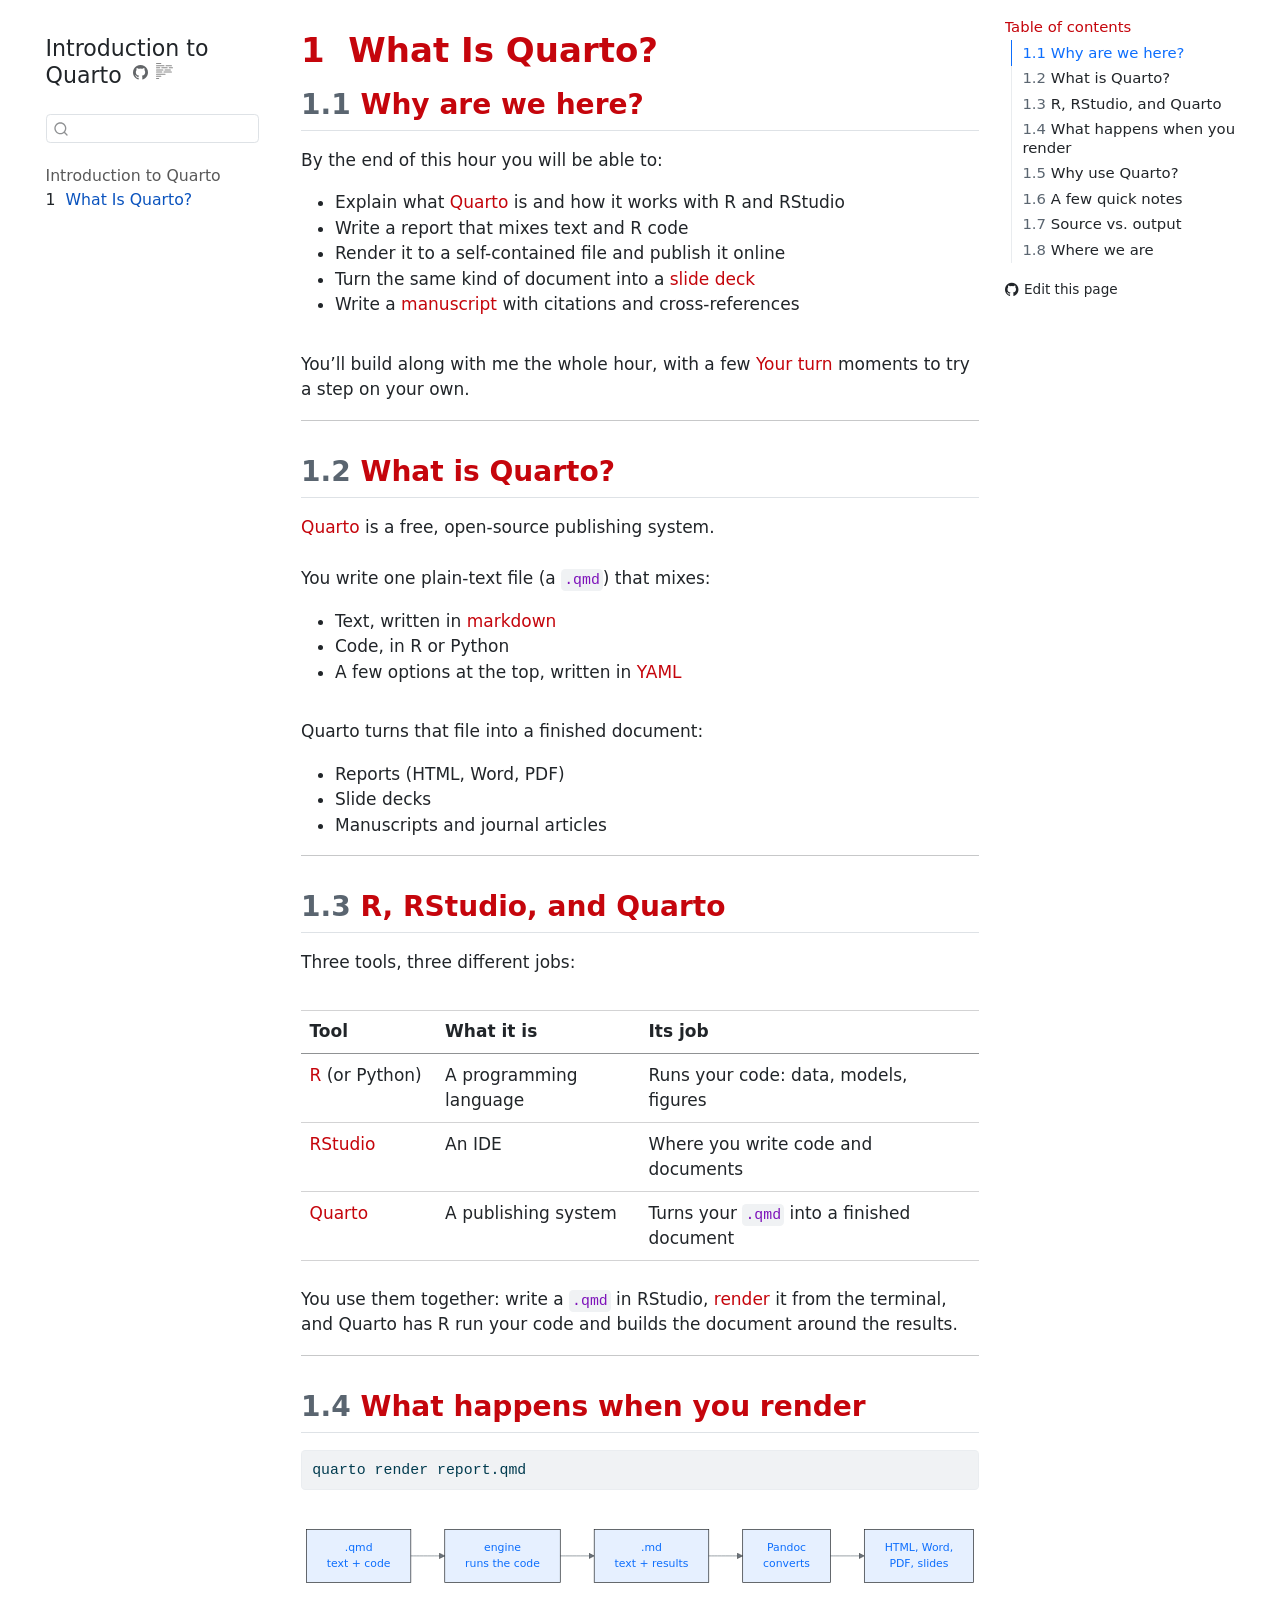
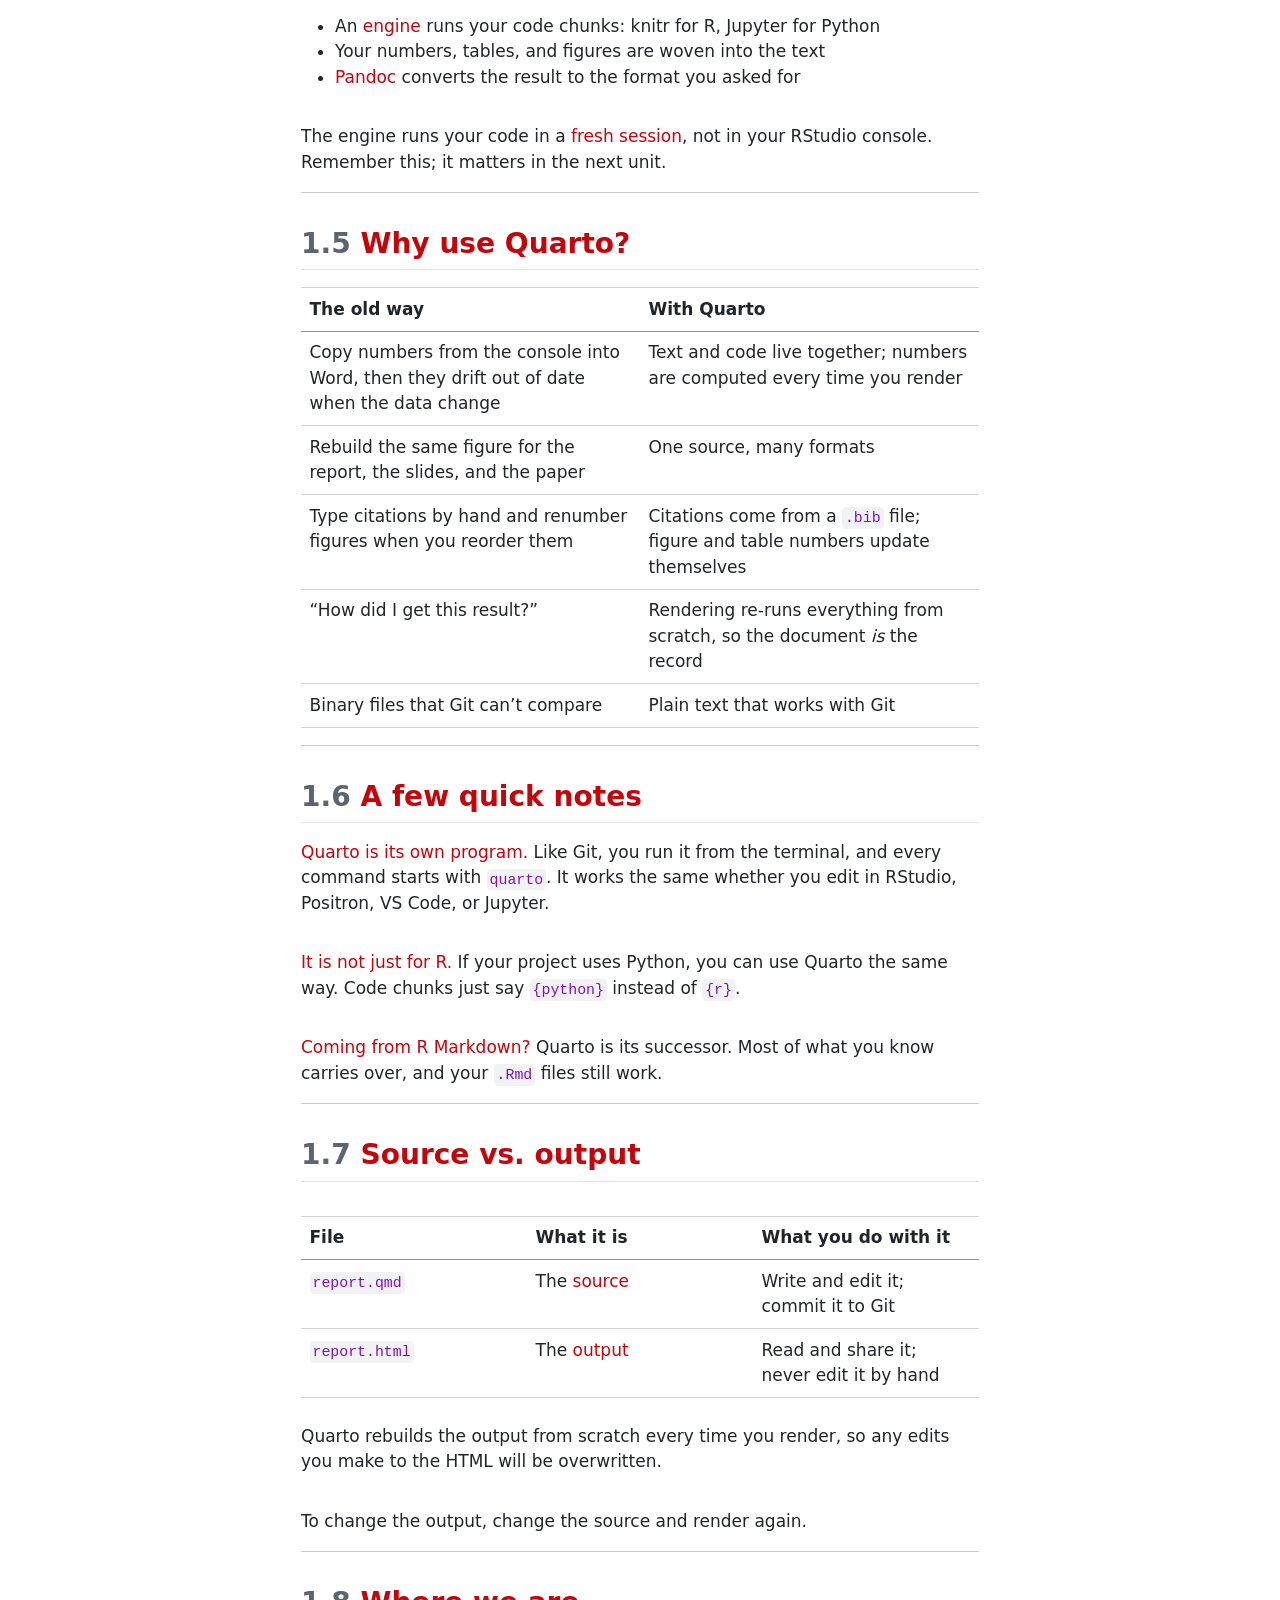
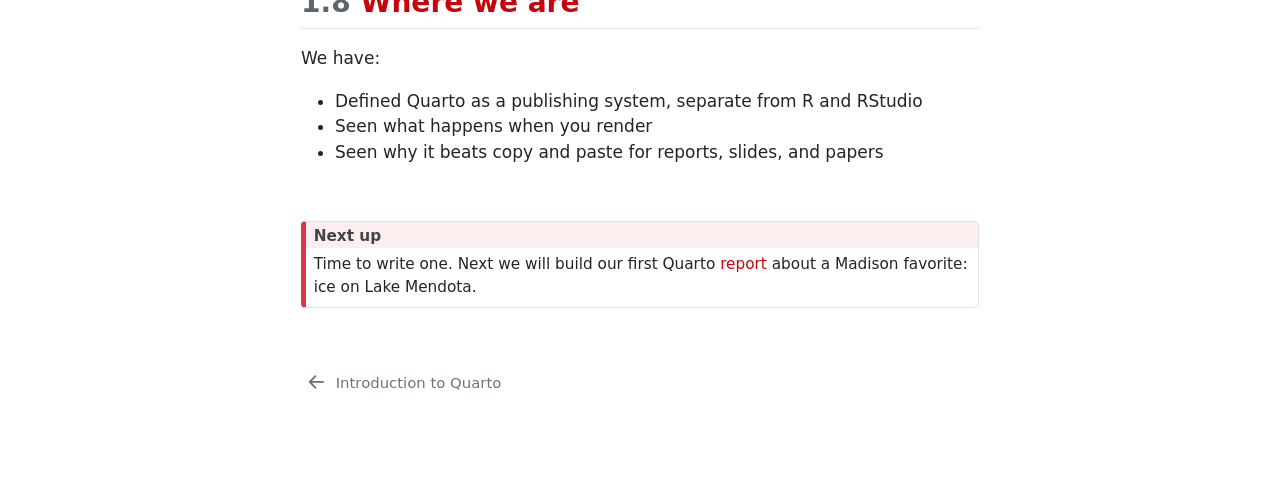
==== 01_intro.html @ 473c8447 "Built site for gh-pages" ====
<!DOCTYPE html>
<html xmlns="http://www.w3.org/1999/xhtml" lang="en" xml:lang="en"><head>

<meta charset="utf-8">
<meta name="generator" content="quarto-1.11.9">

<meta name="viewport" content="width=device-width, initial-scale=1.0, user-scalable=yes">


<title>1&nbsp; What Is Quarto? – Introduction to Quarto</title>
<style>
/* Default styles provided by pandoc.
** See https://pandoc.org/MANUAL.html#variables-for-html for config info.
*/
span.smallcaps{font-variant: small-caps;}
div.columns{display: flex; gap: 1.5em;}
div.column{flex: auto;}
@media screen {
div.columns{gap: min(4vw, 1.5em);}
div.column{overflow-x: auto;}
}
div.hanging-indent{margin-left: 1.5em; text-indent: -1.5em;}
ul.task-list{list-style: none;}
ul.task-list li input[type="checkbox"] {
  width: 0.8em;
  margin: 0 0.8em 0.2em -1em; /* quarto-specific, see https://github.com/quarto-dev/quarto-cli/issues/4556 */ 
  vertical-align: middle;
}
/* CSS for syntax highlighting */
html { -webkit-text-size-adjust: 100%; }
pre > code.sourceCode { white-space: pre; position: relative; }
pre > code.sourceCode > span { display: inline-block; line-height: 1.25; }
pre > code.sourceCode > span:empty { height: 1.2em; }
.sourceCode { overflow: visible; }
code.sourceCode > span { color: inherit; text-decoration: inherit; }
div.sourceCode { margin: 1em 0; }
pre.sourceCode { margin: 0; }
@media screen {
div.sourceCode { overflow: auto; }
}
@media print {
pre > code.sourceCode { white-space: pre-wrap; }
pre > code.sourceCode > span { text-indent: -5em; padding-left: 5em; }
}
pre.numberSource code
  { counter-reset: source-line 0; }
pre.numberSource code > span
  { position: relative; left: -4em; counter-increment: source-line; }
pre.numberSource code > span > a:first-child::before
  { content: counter(source-line);
    position: relative; left: -1em; text-align: right; vertical-align: baseline;
    border: none; display: inline-block;
    -webkit-touch-callout: none; -webkit-user-select: none;
    -khtml-user-select: none; -moz-user-select: none;
    -ms-user-select: none; user-select: none;
    padding: 0 4px; width: 4em;
  }
pre.numberSource { margin-left: 3em;  padding-left: 4px; }
div.sourceCode
  {   }
@media screen {
pre > code.sourceCode > span > a:first-child::before { text-decoration: underline; }
}
</style>


<script src="site_libs/quarto-nav/quarto-nav.js"></script>
<script src="site_libs/quarto-nav/headroom.min.js"></script>
<script src="site_libs/clipboard/clipboard.min.js"></script>
<script src="site_libs/quarto-search/autocomplete.umd.js"></script>
<script src="site_libs/quarto-search/fuse.min.js"></script>
<script src="site_libs/quarto-search/quarto-search.js"></script>
<meta name="quarto:offset" content="./">
<link href="./index.html" rel="prev">
<script src="site_libs/quarto-html/quarto.js" type="module"></script>
<script src="site_libs/quarto-html/tabsets/tabsets.js" type="module"></script>
<script src="site_libs/quarto-html/scrollable-regions/scrollable-regions.js" type="module"></script>
<script src="site_libs/quarto-html/popper.min.js"></script>
<script src="site_libs/quarto-html/tippy.umd.min.js"></script>
<script src="site_libs/quarto-html/anchor.min.js"></script>
<link href="site_libs/quarto-html/tippy.css" rel="stylesheet">
<link href="site_libs/quarto-html/quarto-syntax-highlighting-63b5708e65d6cd79cd7618c58d0c21e7.css" rel="stylesheet" id="quarto-text-highlighting-styles">
<script src="site_libs/bootstrap/bootstrap.min.js"></script>
<link href="site_libs/bootstrap/bootstrap-icons.css" rel="stylesheet">
<link href="site_libs/bootstrap/bootstrap-1d8401ff0d8d4c39815efe9fd2eba9a8.min.css" rel="stylesheet" append-hash="true" id="quarto-bootstrap" data-mode="light">
<script id="quarto-search-options" type="application/json">{
  "location": "sidebar",
  "copy-button": false,
  "collapse-after": 3,
  "panel-placement": "start",
  "type": "textbox",
  "limit": 50,
  "keyboard-shortcut": [
    "f",
    "/",
    "s"
  ],
  "show-item-context": false,
  "language": {
    "search-no-results-text": "No results",
    "search-matching-documents-text": "matching documents",
    "search-copy-link-title": "Copy link to search",
    "search-hide-matches-text": "Hide additional matches",
    "search-more-match-text": "more match in this document",
    "search-more-matches-text": "more matches in this document",
    "search-clear-button-title": "Clear",
    "search-text-placeholder": "",
    "search-detached-cancel-button-title": "Cancel",
    "search-submit-button-title": "Submit",
    "search-label": "Search"
  }
}</script>
<script src="site_libs/quarto-diagram/mermaid.min.js"></script>
<script src="site_libs/quarto-diagram/mermaid-init.js"></script>
<link href="site_libs/quarto-diagram/mermaid.css" rel="stylesheet">


<link rel="stylesheet" href="book.css">
<link rel="stylesheet" href="utilities.css">
</head>

<body class="nav-sidebar floating quarto-light"><a id="quarto-skip-link" class="visually-hidden-focusable" href="#quarto-document-content">Skip to main content</a>

<div id="quarto-search-results"></div>
  <header id="quarto-header" class="headroom fixed-top">
  <nav class="quarto-secondary-nav" aria-label="Toolbar">
    <div class="container-fluid d-flex">
      <button type="button" class="quarto-btn-toggle btn" data-bs-toggle="collapse" role="button" data-bs-target=".quarto-sidebar-collapse-item" aria-controls="quarto-sidebar" aria-expanded="false" aria-label="Toggle sidebar navigation" onclick="if (window.quartoToggleHeadroom) { window.quartoToggleHeadroom(); }">
        <i class="bi bi-layout-text-sidebar-reverse"></i>
      </button>
        <nav class="quarto-page-breadcrumbs" aria-label="Breadcrumbs"><ol class="breadcrumb"><li class="breadcrumb-item"><a href="./01_intro.html"><span class="chapter-number">1</span>&nbsp; <span class="chapter-title">What Is Quarto?</span></a></li></ol></nav>
        <a class="flex-grow-1" data-bs-toggle="collapse" data-bs-target=".quarto-sidebar-collapse-item" onclick="if (window.quartoToggleHeadroom) { window.quartoToggleHeadroom(); }">      
        </a>
      <button type="button" class="btn quarto-search-button" aria-label="Search" onclick="window.quartoOpenSearch();">
        <i class="bi bi-search"></i>
      </button>
    </div>
  </nav>
</header>
<!-- content -->
<div id="quarto-content" class="quarto-container page-columns page-rows-contents page-layout-article">
<!-- sidebar -->
  <nav id="quarto-sidebar" class="sidebar collapse collapse-horizontal quarto-sidebar-collapse-item sidebar-navigation floating overflow-auto" aria-label="Site">
    <div class="pt-lg-2 mt-2 text-left sidebar-header">
    <div class="sidebar-title mb-0 py-0">
      <a href="./">Introduction to Quarto</a> 
        <div class="sidebar-tools-main">
    <a href="https://github.com/jjcurtin/book_quarto" title="Source Code" class="quarto-navigation-tool px-1" aria-label="Source Code"><i class="bi bi-github"></i></a>
  <a href="" class="quarto-reader-toggle quarto-navigation-tool px-1" onclick="window.quartoToggleReader(); return false;" title="Toggle reader mode">
  <div class="quarto-reader-toggle-btn">
  <i class="bi"></i>
  </div>
</a>
</div>
    </div>
      </div>
        <div class="mt-2 flex-shrink-0 align-items-center">
        <div class="sidebar-search">
        <div id="quarto-search" class="" title="Search"></div>
        </div>
        </div>
    <div class="sidebar-menu-container"> 
    <ul class="list-unstyled mt-1">
        <li class="sidebar-item">
  <div class="sidebar-item-container"> 
  <a href="./index.html" class="sidebar-item-text sidebar-link">
 <span class="menu-text">Introduction to Quarto</span></a>
  </div>
</li>
        <li class="sidebar-item">
  <div class="sidebar-item-container"> 
  <a href="./01_intro.html" class="sidebar-item-text sidebar-link active">
 <span class="menu-text"><span class="chapter-number">1</span>&nbsp; <span class="chapter-title">What Is Quarto?</span></span></a>
  </div>
</li>
    </ul>
    </div>
</nav>
<div id="quarto-sidebar-glass" class="quarto-sidebar-collapse-item" data-bs-toggle="collapse" data-bs-target=".quarto-sidebar-collapse-item"></div>
<!-- margin-sidebar -->
    <div id="quarto-margin-sidebar" class="sidebar margin-sidebar">
        <nav id="TOC" role="doc-toc" aria-labelledby="toc-title" class="toc-active">
    <h2 id="toc-title">Table of contents</h2>
   
  <ul>
  <li><a href="#why-are-we-here" id="toc-why-are-we-here" class="nav-link active" data-scroll-target="#why-are-we-here"><span class="header-section-number">1.1</span> Why are we here?</a></li>
  <li><a href="#what-is-quarto" id="toc-what-is-quarto" class="nav-link" data-scroll-target="#what-is-quarto"><span class="header-section-number">1.2</span> What is Quarto?</a></li>
  <li><a href="#r-rstudio-and-quarto" id="toc-r-rstudio-and-quarto" class="nav-link" data-scroll-target="#r-rstudio-and-quarto"><span class="header-section-number">1.3</span> R, RStudio, and Quarto</a></li>
  <li><a href="#what-happens-when-you-render" id="toc-what-happens-when-you-render" class="nav-link" data-scroll-target="#what-happens-when-you-render"><span class="header-section-number">1.4</span> What happens when you render</a></li>
  <li><a href="#why-use-quarto" id="toc-why-use-quarto" class="nav-link" data-scroll-target="#why-use-quarto"><span class="header-section-number">1.5</span> Why use Quarto?</a></li>
  <li><a href="#a-few-quick-notes" id="toc-a-few-quick-notes" class="nav-link" data-scroll-target="#a-few-quick-notes"><span class="header-section-number">1.6</span> A few quick notes</a></li>
  <li><a href="#source-vs.-output" id="toc-source-vs.-output" class="nav-link" data-scroll-target="#source-vs.-output"><span class="header-section-number">1.7</span> Source vs.&nbsp;output</a></li>
  <li><a href="#where-we-are" id="toc-where-we-are" class="nav-link" data-scroll-target="#where-we-are"><span class="header-section-number">1.8</span> Where we are</a></li>
  </ul>
<div class="toc-actions"><ul><li><a href="https://github.com/jjcurtin/book_quarto/edit/main/01_intro.qmd" class="toc-action"><i class="bi bi-github"></i>Edit this page</a></li></ul></div></nav>
    </div>
<!-- main -->
<main class="content" id="quarto-document-content" tabindex="-1">

<header id="title-block-header" class="quarto-title-block default">
<div class="quarto-title">
<h1 class="title"><span class="chapter-number">1</span>&nbsp; <span class="chapter-title">What Is Quarto?</span></h1>
</div>



<div class="quarto-title-meta">

    
  
    
  </div>
  


</header>


<section id="why-are-we-here" class="level2" data-number="1.1">
<h2 data-number="1.1" class="anchored" data-anchor-id="why-are-we-here"><span class="header-section-number">1.1</span> Why are we here?</h2>
<p>By the end of this hour you will be able to:</p>
<ul>
<li>Explain what <span class="uwred">Quarto</span> is and how it works with R and RStudio</li>
<li>Write a report that mixes text and R code</li>
<li>Render it to a self-contained file and publish it online</li>
<li>Turn the same kind of document into a <span class="uwred">slide deck</span></li>
<li>Write a <span class="uwred">manuscript</span> with citations and cross-references</li>
</ul>
<div class="gap-md">

</div>
<p>You’ll build along with me the whole hour, with a few <span class="uwred">Your turn</span> moments to try a step on your own.</p>
<hr>
</section>
<section id="what-is-quarto" class="level2" data-number="1.2">
<h2 data-number="1.2" class="anchored" data-anchor-id="what-is-quarto"><span class="header-section-number">1.2</span> What is Quarto?</h2>
<p><span class="uwred">Quarto</span> is a free, open-source publishing system.</p>
<div class="gap-sm">

</div>
<p>You write one plain-text file (a <code>.qmd</code>) that mixes:</p>
<ul>
<li>Text, written in <span class="uwred">markdown</span></li>
<li>Code, in R or Python</li>
<li>A few options at the top, written in <span class="uwred">YAML</span></li>
</ul>
<div class="gap-md">

</div>
<p>Quarto turns that file into a finished document:</p>
<ul>
<li>Reports (HTML, Word, PDF)</li>
<li>Slide decks</li>
<li>Manuscripts and journal articles</li>
</ul>
<hr>
</section>
<section id="r-rstudio-and-quarto" class="level2" data-number="1.3">
<h2 data-number="1.3" class="anchored" data-anchor-id="r-rstudio-and-quarto"><span class="header-section-number">1.3</span> R, RStudio, and Quarto</h2>
<p>Three tools, three different jobs:</p>
<div class="gap-sm">

</div>
<table class="caption-top table">
<colgroup>
<col style="width: 20%">
<col style="width: 30%">
<col style="width: 50%">
</colgroup>
<thead>
<tr class="header">
<th>Tool</th>
<th>What it is</th>
<th>Its job</th>
</tr>
</thead>
<tbody>
<tr class="odd">
<td><span class="uwred">R</span> (or Python)</td>
<td>A programming language</td>
<td>Runs your code: data, models, figures</td>
</tr>
<tr class="even">
<td><span class="uwred">RStudio</span></td>
<td>An IDE</td>
<td>Where you write code and documents</td>
</tr>
<tr class="odd">
<td><span class="uwred">Quarto</span></td>
<td>A publishing system</td>
<td>Turns your <code>.qmd</code> into a finished document</td>
</tr>
</tbody>
</table>
<div class="gap-md">

</div>
<p>You use them together: write a <code>.qmd</code> in RStudio, <span class="uwred">render</span> it from the terminal, and Quarto has R run your code and builds the document around the results.</p>
<hr>
</section>
<section id="what-happens-when-you-render" class="level2" data-number="1.4">
<h2 data-number="1.4" class="anchored" data-anchor-id="what-happens-when-you-render"><span class="header-section-number">1.4</span> What happens when you render</h2>
<div class="code-copy-outer-scaffold"><div class="sourceCode" id="cb1"><pre class="sourceCode bash code-with-copy"><code class="sourceCode bash"><span id="cb1-1"><a href="#cb1-1" aria-hidden="true" tabindex="-1"></a><span class="ex">quarto</span> render report.qmd</span></code></pre></div><button title="Copy to Clipboard" class="code-copy-button"><i class="bi"></i></button></div>
<div class="cell" data-layout-align="default">
<div class="cell-output-display">
<div>
<p></p><figure class="figure"><p></p>
<div>

<pre class="mermaid mermaid-js">flowchart LR
  Q[".qmd&lt;br/&gt;text + code"] --&gt; E["engine&lt;br/&gt;runs the code"]
  E --&gt; M[".md&lt;br/&gt;text + results"]
  M --&gt; P["Pandoc&lt;br/&gt;converts"]
  P --&gt; O["HTML, Word,&lt;br/&gt;PDF, slides"]
</pre>
</div>
<p></p></figure><p></p>
</div>
</div>
</div>
<div class="gap-sm">

</div>
<ul>
<li>An <span class="uwred">engine</span> runs your code chunks: knitr for R, Jupyter for Python</li>
<li>Your numbers, tables, and figures are woven into the text</li>
<li><span class="uwred">Pandoc</span> converts the result to the format you asked for</li>
</ul>
<div class="gap-md">

</div>
<p>The engine runs your code in a <span class="uwred">fresh session</span>, not in your RStudio console. Remember this; it matters in the next unit.</p>
<hr>
</section>
<section id="why-use-quarto" class="level2" data-number="1.5">
<h2 data-number="1.5" class="anchored" data-anchor-id="why-use-quarto"><span class="header-section-number">1.5</span> Why use Quarto?</h2>
<table class="caption-top table">
<colgroup>
<col style="width: 50%">
<col style="width: 50%">
</colgroup>
<thead>
<tr class="header">
<th>The old way</th>
<th>With Quarto</th>
</tr>
</thead>
<tbody>
<tr class="odd">
<td>Copy numbers from the console into Word, then they drift out of date when the data change</td>
<td>Text and code live together; numbers are computed every time you render</td>
</tr>
<tr class="even">
<td>Rebuild the same figure for the report, the slides, and the paper</td>
<td>One source, many formats</td>
</tr>
<tr class="odd">
<td>Type citations by hand and renumber figures when you reorder them</td>
<td>Citations come from a <code>.bib</code> file; figure and table numbers update themselves</td>
</tr>
<tr class="even">
<td>“How did I get this result?”</td>
<td>Rendering re-runs everything from scratch, so the document <em>is</em> the record</td>
</tr>
<tr class="odd">
<td>Binary files that Git can’t compare</td>
<td>Plain text that works with Git</td>
</tr>
</tbody>
</table>
<hr>
</section>
<section id="a-few-quick-notes" class="level2" data-number="1.6">
<h2 data-number="1.6" class="anchored" data-anchor-id="a-few-quick-notes"><span class="header-section-number">1.6</span> A few quick notes</h2>
<p><span class="uwred">Quarto is its own program.</span> Like Git, you run it from the terminal, and every command starts with <code>quarto</code>. It works the same whether you edit in RStudio, Positron, VS Code, or Jupyter.</p>
<div class="gap-md">

</div>
<p><span class="uwred">It is not just for R.</span> If your project uses Python, you can use Quarto the same way. Code chunks just say <code>{python}</code> instead of <code>{r}</code>.</p>
<div class="gap-md">

</div>
<p><span class="uwred">Coming from R Markdown?</span> Quarto is its successor. Most of what you know carries over, and your <code>.Rmd</code> files still work.</p>
<hr>
</section>
<section id="source-vs.-output" class="level2" data-number="1.7">
<h2 data-number="1.7" class="anchored" data-anchor-id="source-vs.-output"><span class="header-section-number">1.7</span> Source vs.&nbsp;output</h2>
<div class="gap-sm">

</div>
<table class="caption-top table">
<colgroup>
<col style="width: 33%">
<col style="width: 33%">
<col style="width: 33%">
</colgroup>
<thead>
<tr class="header">
<th>File</th>
<th>What it is</th>
<th>What you do with it</th>
</tr>
</thead>
<tbody>
<tr class="odd">
<td><code>report.qmd</code></td>
<td>The <span class="uwred">source</span></td>
<td>Write and edit it; commit it to Git</td>
</tr>
<tr class="even">
<td><code>report.html</code></td>
<td>The <span class="uwred">output</span></td>
<td>Read and share it; never edit it by hand</td>
</tr>
</tbody>
</table>
<div class="gap-md">

</div>
<p>Quarto rebuilds the output from scratch every time you render, so any edits you make to the HTML will be overwritten.</p>
<div class="gap-md">

</div>
<p>To change the output, change the source and render again.</p>
<hr>
</section>
<section id="where-we-are" class="level2" data-number="1.8">
<h2 data-number="1.8" class="anchored" data-anchor-id="where-we-are"><span class="header-section-number">1.8</span> Where we are</h2>
<p>We have:</p>
<ul>
<li>Defined Quarto as a publishing system, separate from R and RStudio</li>
<li>Seen what happens when you render</li>
<li>Seen why it beats copy and paste for reports, slides, and papers</li>
</ul>
<div class="gap-md">

</div>
<div class="callout-wide">
<div class="callout callout-style-default callout-important no-icon callout-titled">
<div class="callout-header d-flex align-content-center">
<div class="callout-icon-container">
<i class="callout-icon no-icon"></i>
</div>
<div class="callout-title-container flex-fill">
<span class="screen-reader-only">Important</span>Next up
</div>
</div>
<div class="callout-body-container callout-body">
<p>Time to write one. Next we will build our first Quarto <span class="uwred">report</span> about a Madison favorite: ice on Lake Mendota.</p>
</div>
</div>
</div>


</section>

</main> <!-- /main -->
<script id="quarto-html-after-body" type="application/javascript">
  window.document.addEventListener("DOMContentLoaded", function (event) {
    const icon = "";
    const anchorJS = new window.AnchorJS();
    anchorJS.options = {
      placement: 'right',
      icon: icon
    };
    anchorJS.add('.anchored');
    const isCodeAnnotation = (el) => {
      for (const clz of el.classList) {
        if (clz.startsWith('code-annotation-')) {                     
          return true;
        }
      }
      return false;
    }
    const onCopySuccess = function(e) {
      // button target
      const button = e.trigger;
      // don't keep focus
      button.blur();
      // flash "checked"
      button.classList.add('code-copy-button-checked');
      var currentTitle = button.getAttribute("title");
      button.setAttribute("title", "Copied!");
      let tooltip;
      if (window.bootstrap) {
        button.setAttribute("data-bs-toggle", "tooltip");
        button.setAttribute("data-bs-placement", "left");
        button.setAttribute("data-bs-title", "Copied!");
        tooltip = new bootstrap.Tooltip(button, 
          { trigger: "manual", 
            customClass: "code-copy-button-tooltip",
            offset: [0, -8]});
        tooltip.show();    
      }
      setTimeout(function() {
        if (tooltip) {
          tooltip.hide();
          button.removeAttribute("data-bs-title");
          button.removeAttribute("data-bs-toggle");
          button.removeAttribute("data-bs-placement");
        }
        button.setAttribute("title", currentTitle);
        button.classList.remove('code-copy-button-checked');
      }, 1000);
      // clear code selection
      e.clearSelection();
    }
    const getTextToCopy = function(trigger) {
      const outerScaffold = trigger.parentElement.cloneNode(true);
      const codeEl = outerScaffold.querySelector('code');
      for (const childEl of codeEl.children) {
        if (isCodeAnnotation(childEl)) {
          childEl.remove();
        }
      }
      return codeEl.innerText;
    }
    const clipboard = new window.ClipboardJS('.code-copy-button:not([data-in-quarto-modal])', {
      text: getTextToCopy
    });
    clipboard.on('success', onCopySuccess);
    if (window.document.getElementById('quarto-embedded-source-code-modal')) {
      const clipboardModal = new window.ClipboardJS('.code-copy-button[data-in-quarto-modal]', {
        text: getTextToCopy,
        container: window.document.getElementById('quarto-embedded-source-code-modal')
      });
      clipboardModal.on('success', onCopySuccess);
    }
      var localhostRegex = new RegExp(/^(?:http|https):\/\/localhost\:?[0-9]*\//);
      var mailtoRegex = new RegExp(/^mailto:/);
        var filterRegex = new RegExp("https:\/\/jjcurtin\.github\.io\/book_quarto\/");
      var isInternal = (href) => {
          return filterRegex.test(href) || localhostRegex.test(href) || mailtoRegex.test(href);
      }
      // Inspect non-navigation links and adorn them if external
      window.quartoDecorateExternalLinks = function (root) {
     var links = (root || window.document).querySelectorAll('a[href]:not(.nav-link):not(.navbar-brand):not(.toc-action):not(.sidebar-link):not(.sidebar-item-toggle):not(.pagination-link):not(.no-external):not([aria-hidden]):not(.dropdown-item):not(.quarto-navigation-tool):not(.about-link)');
      for (var i=0; i<links.length; i++) {
        const link = links[i];
        if (!isInternal(link.href)) {
          // undo the damage that might have been done by quarto-nav.js in the case of
          // links that we want to consider external
          if (link.dataset.originalHref !== undefined) {
            link.href = link.dataset.originalHref;
          }
          if (!link.classList.contains('no-external-icon')) {
          }
        }
      }
      };
      window.quartoDecorateExternalLinks(window.document);
    // Esc closes the popup (WCAG 1.4.13) and focus leaving both trigger and
    // popup closes it (WCAG 2.4.11); tippy handles neither for interactive popups.
    const hideOnEscAndFocusOut = {
      name: 'hideOnEscAndFocusOut',
      defaultValue: true,
      fn(instance) {
        const dismiss = () => {
          // A show scheduled by the trigger delay would otherwise reopen it
          instance.clearDelayTimeouts();
          instance.hide();
        };
        const onKeyDown = (event) => {
          if (event.key !== 'Escape') {
            return;
          }
          // Keep Esc from also reaching page handlers (e.g. reveal.js overview),
          // except an open reveal.js slide menu, which Esc should close too.
          // The menu handles keys only when its keyboard option is on.
          const menuHandlesEsc = window.Reveal?.getPlugin?.('menu')?.isOpen() &&
            window.Reveal.getConfig().menu?.keyboard !== false;
          if (!menuHandlesEsc) {
            event.stopPropagation();
          }
          if (instance.popper.contains(window.document.activeElement)) {
            // Disabled while refocusing so the focus trigger does not reopen it
            instance.disable();
            instance.reference.focus();
            instance.enable();
          }
          dismiss();
        };
        const onFocusOut = (event) => {
          const target = event.relatedTarget;
          if (target && !instance.reference.contains(target) &&
              !instance.popper.contains(target)) {
            dismiss();
          }
        };
        // On the trigger too: a click trigger (code-annotations: select) has no
        // blur handling. Attached for the instance's lifetime so leaving the
        // trigger also cancels a show still pending on the trigger delay.
        instance.reference.addEventListener('focusout', onFocusOut);
        return {
          onShow() {
            window.document.addEventListener('keydown', onKeyDown, true);
            instance.popper.addEventListener('focusout', onFocusOut);
          },
          onHide() {
            window.document.removeEventListener('keydown', onKeyDown, true);
            instance.popper.removeEventListener('focusout', onFocusOut);
          },
          onDestroy() {
            instance.reference.removeEventListener('focusout', onFocusOut);
          },
        };
      },
    };
    function tippyHover(el, contentFn, onTriggerFn, onUntriggerFn) {
      const config = {
        allowHTML: true,
        maxWidth: 500,
        delay: 100,
        arrow: false,
        appendTo: function(el) {
            return el.parentElement;
        },
        interactive: true,
        interactiveBorder: 10,
        theme: 'quarto',
        placement: 'bottom-start',
        plugins: [hideOnEscAndFocusOut],
      };
      if (contentFn) {
        config.content = contentFn;
      }
      if (onTriggerFn) {
        config.onTrigger = onTriggerFn;
      }
      if (onUntriggerFn) {
        config.onUntrigger = onUntriggerFn;
      }
      window.tippy(el, config); 
    }
    const noterefs = window.document.querySelectorAll('a[role="doc-noteref"]');
    for (var i=0; i<noterefs.length; i++) {
      const ref = noterefs[i];
      tippyHover(ref, function() {
        // use id or data attribute instead here
        let href = ref.getAttribute('data-footnote-href') || ref.getAttribute('href');
        try { href = new URL(href).hash; } catch {}
        const id = href.replace(/^#\/?/, "");
        const note = window.document.getElementById(id);
        if (note) {
          return note.innerHTML;
        } else {
          return "";
        }
      });
    }
    const xrefs = window.document.querySelectorAll('a.quarto-xref');
    const processXRef = (id, note) => {
      // Strip column container classes
      const stripColumnClz = (el) => {
        el.classList.remove("page-full", "page-columns");
        if (el.children) {
          for (const child of el.children) {
            stripColumnClz(child);
          }
        }
      }
      stripColumnClz(note)
      if (id === null || id.startsWith('sec-')) {
        // Special case sections, only their first couple elements
        const container = document.createElement("div");
        if (note.children && note.children.length > 2) {
          container.appendChild(note.children[0].cloneNode(true));
          for (let i = 1; i < note.children.length; i++) {
            const child = note.children[i];
            if (child.tagName === "P" && child.innerText === "") {
              continue;
            } else {
              container.appendChild(child.cloneNode(true));
              break;
            }
          }
          if (window.Quarto?.typesetMath) {
            window.Quarto.typesetMath(container);
          }
          return container.innerHTML
        } else {
          if (window.Quarto?.typesetMath) {
            window.Quarto.typesetMath(note);
          }
          return note.innerHTML;
        }
      } else {
        // Remove any anchor links if they are present
        const anchorLink = note.querySelector('a.anchorjs-link');
        if (anchorLink) {
          anchorLink.remove();
        }
        if (window.Quarto?.typesetMath) {
          window.Quarto.typesetMath(note);
        }
        if (note.classList.contains("callout")) {
          return note.outerHTML;
        } else {
          return note.innerHTML;
        }
      }
    }
    for (var i=0; i<xrefs.length; i++) {
      const xref = xrefs[i];
      tippyHover(xref, undefined, function(instance) {
        instance.disable();
        let url = xref.getAttribute('href');
        let hash = undefined; 
        if (url.startsWith('#')) {
          hash = url;
        } else {
          try { hash = new URL(url).hash; } catch {}
        }
        if (hash) {
          const id = hash.replace(/^#\/?/, "");
          const note = window.document.getElementById(id);
          if (note !== null) {
            try {
              const html = processXRef(id, note.cloneNode(true));
              instance.setContent(html);
            } finally {
              instance.enable();
              instance.show();
            }
          } else {
            // See if we can fetch this
            fetch(url.split('#')[0])
            .then(res => res.text())
            .then(html => {
              const parser = new DOMParser();
              const htmlDoc = parser.parseFromString(html, "text/html");
              const note = htmlDoc.getElementById(id);
              if (note !== null) {
                const html = processXRef(id, note);
                instance.setContent(html);
              } 
            }).finally(() => {
              instance.enable();
              instance.show();
            });
          }
        } else {
          // See if we can fetch a full url (with no hash to target)
          // This is a special case and we should probably do some content thinning / targeting
          fetch(url)
          .then(res => res.text())
          .then(html => {
            const parser = new DOMParser();
            const htmlDoc = parser.parseFromString(html, "text/html");
            const note = htmlDoc.querySelector('main.content');
            if (note !== null) {
              // This should only happen for chapter cross references
              // (since there is no id in the URL)
              // remove the first header
              if (note.children.length > 0 && note.children[0].tagName === "HEADER") {
                note.children[0].remove();
              }
              const html = processXRef(null, note);
              instance.setContent(html);
            } 
          }).finally(() => {
            instance.enable();
            instance.show();
          });
        }
      }, function(instance) {
      });
    }
        let selectedAnnoteEl;
        const selectorForAnnotation = ( cell, annotation) => {
          let cellAttr = 'data-code-cell="' + cell + '"';
          let lineAttr = 'data-code-annotation="' +  annotation + '"';
          const selector = 'span[' + cellAttr + '][' + lineAttr + ']';
          return selector;
        }
        const selectCodeLines = (annoteEl) => {
          const doc = window.document;
          const targetCell = annoteEl.getAttribute("data-target-cell");
          const targetAnnotation = annoteEl.getAttribute("data-target-annotation");
          const annoteSpan = window.document.querySelector(selectorForAnnotation(targetCell, targetAnnotation));
          const lines = annoteSpan.getAttribute("data-code-lines").split(",");
          const lineIds = lines.map((line) => {
            return targetCell + "-" + line;
          })
          // Each band is positioned against its own containing block, which is
          // not the offsetParent of the lines, so place it from client rects.
          const placeBand = (band, firstEl, lastEl, codeBlock) => {
            const container = band.offsetParent;
            if (container === null) {
              return;
            }
            const containerRect = container.getBoundingClientRect();
            // Reveal.js scales slides with a transform, so convert client
            // pixels back to the CSS pixels of the container.
            const scale = containerRect.height / container.offsetHeight || 1;
            const firstRect = firstEl.getBoundingClientRect();
            const lastRect = lastEl.getBoundingClientRect();
            const top = (firstRect.top - containerRect.top) / scale - container.clientTop + container.scrollTop;
            const height = (lastRect.bottom - firstRect.top) / scale;
            band.style.top = top - 2 + "px";
            band.style.height = height + 4 + "px";
            if (codeBlock) {
              // Without the copy button wrapper, the containing block is wider
              // than the code block, so span the code block explicitly.
              const blockRect = codeBlock.getBoundingClientRect();
              band.style.left = (blockRect.left - containerRect.left) / scale - container.clientLeft + container.scrollLeft + "px";
              band.style.width = blockRect.width / scale + "px";
            }
          };
          if (lineIds.length > 0) {
            const el = window.document.getElementById(lineIds[0]);
            const lastEl = window.document.getElementById(lineIds[lineIds.length - 1]);
            const parent = el.parentElement.parentElement;
            // cook up a div (if necessary) and position it
            let div = window.document.getElementById("code-annotation-line-highlight");
            if (div === null) {
              div = window.document.createElement("div");
              div.setAttribute("id", "code-annotation-line-highlight");
              div.style.position = 'absolute';
              parent.appendChild(div);
            }
            placeBand(div, el, lastEl, parent.closest("div.sourceCode") || parent);
            let gutterDiv = window.document.getElementById("code-annotation-line-highlight-gutter");
            if (gutterDiv === null) {
              gutterDiv = window.document.createElement("div");
              gutterDiv.setAttribute("id", "code-annotation-line-highlight-gutter");
              gutterDiv.style.position = 'absolute';
              const codeCell = window.document.getElementById(targetCell);
              const gutter = codeCell.querySelector('.code-annotation-gutter');
              gutter.appendChild(gutterDiv);
            }
            placeBand(gutterDiv, el, lastEl);
            selectedAnnoteEl = annoteEl;
          }
        };
        const unselectCodeLines = () => {
          const elementsIds = ["code-annotation-line-highlight", "code-annotation-line-highlight-gutter"];
          elementsIds.forEach((elId) => {
            const div = window.document.getElementById(elId);
            if (div) {
              div.remove();
            }
          });
          selectedAnnoteEl = undefined;
        };
          // Handle positioning of the toggle
      window.addEventListener(
        "resize",
        throttle(() => {
          elRect = undefined;
          if (selectedAnnoteEl) {
            selectCodeLines(selectedAnnoteEl);
          }
        }, 10)
      );
      function throttle(fn, ms) {
      let throttle = false;
      let timer;
        return (...args) => {
          if(!throttle) { // first call gets through
              fn.apply(this, args);
              throttle = true;
          } else { // all the others get throttled
              if(timer) clearTimeout(timer); // cancel #2
              timer = setTimeout(() => {
                fn.apply(this, args);
                timer = throttle = false;
              }, ms);
          }
        };
      }
        // Attach click handler to the DT
        const annoteDls = window.document.querySelectorAll('dt[data-target-cell]');
        for (const annoteDlNode of annoteDls) {
          annoteDlNode.addEventListener('click', (event) => {
            const clickedEl = event.target;
            if (clickedEl !== selectedAnnoteEl) {
              unselectCodeLines();
              const activeEl = window.document.querySelector('dt[data-target-cell].code-annotation-active');
              if (activeEl) {
                activeEl.classList.remove('code-annotation-active');
              }
              selectCodeLines(clickedEl);
              clickedEl.classList.add('code-annotation-active');
            } else {
              // Unselect the line
              unselectCodeLines();
              clickedEl.classList.remove('code-annotation-active');
            }
          });
        }
    const findCites = (el) => {
      const parentEl = el.parentElement;
      if (parentEl) {
        const cites = parentEl.dataset.cites;
        if (cites) {
          return {
            el,
            cites: cites.split(' ')
          };
        } else {
          return findCites(el.parentElement)
        }
      } else {
        return undefined;
      }
    };
    var bibliorefs = window.document.querySelectorAll('a[role="doc-biblioref"]');
    for (var i=0; i<bibliorefs.length; i++) {
      const ref = bibliorefs[i];
      const citeInfo = findCites(ref);
      if (citeInfo) {
        tippyHover(citeInfo.el, function() {
          var popup = window.document.createElement('div');
          citeInfo.cites.forEach(function(cite) {
            var citeDiv = window.document.createElement('div');
            citeDiv.classList.add('hanging-indent');
            citeDiv.classList.add('csl-entry');
            var biblioDiv = window.document.getElementById('ref-' + cite);
            if (biblioDiv) {
              citeDiv.innerHTML = biblioDiv.innerHTML;
            }
            popup.appendChild(citeDiv);
          });
          return popup.innerHTML;
        });
      }
    }
  });
  </script>
  <script type="application/javascript">
  window.quartoScrollableRegionsLabels = {"code":"Scrollable code","output":"Scrollable output"};
  </script>
<nav class="page-navigation" aria-label="Page">
  <div class="nav-page nav-page-previous">
      <a href="./index.html" class="pagination-link" aria-label="Introduction to Quarto">
        <i class="bi bi-arrow-left-short"></i> <span class="nav-page-text">Introduction to Quarto</span>
      </a>          
  </div>
  <div class="nav-page nav-page-next">
  </div>
</nav>
</div> <!-- /content -->




<footer class="footer"><div class="nav-footer"><div class="nav-footer-center"><div class="toc-actions d-sm-block d-md-none"><ul><li><a href="https://github.com/jjcurtin/book_quarto/edit/main/01_intro.qmd" class="toc-action"><i class="bi bi-github"></i>Edit this page</a></li></ul></div></div></div></footer></body></html>
---- site_libs/quarto-html/tippy.css ----
.tippy-box[data-animation=fade][data-state=hidden]{opacity:0}[data-tippy-root]{max-width:calc(100vw - 10px)}.tippy-box{position:relative;background-color:#333;color:#fff;border-radius:4px;font-size:14px;line-height:1.4;white-space:normal;outline:0;transition-property:transform,visibility,opacity}.tippy-box[data-placement^=top]>.tippy-arrow{bottom:0}.tippy-box[data-placement^=top]>.tippy-arrow:before{bottom:-7px;left:0;border-width:8px 8px 0;border-top-color:initial;transform-origin:center top}.tippy-box[data-placement^=bottom]>.tippy-arrow{top:0}.tippy-box[data-placement^=bottom]>.tippy-arrow:before{top:-7px;left:0;border-width:0 8px 8px;border-bottom-color:initial;transform-origin:center bottom}.tippy-box[data-placement^=left]>.tippy-arrow{right:0}.tippy-box[data-placement^=left]>.tippy-arrow:before{border-width:8px 0 8px 8px;border-left-color:initial;right:-7px;transform-origin:center left}.tippy-box[data-placement^=right]>.tippy-arrow{left:0}.tippy-box[data-placement^=right]>.tippy-arrow:before{left:-7px;border-width:8px 8px 8px 0;border-right-color:initial;transform-origin:center right}.tippy-box[data-inertia][data-state=visible]{transition-timing-function:cubic-bezier(.54,1.5,.38,1.11)}.tippy-arrow{width:16px;height:16px;color:#333}.tippy-arrow:before{content:"";position:absolute;border-color:transparent;border-style:solid}.tippy-content{position:relative;padding:5px 9px;z-index:1}
---- site_libs/quarto-html/quarto-syntax-highlighting-63b5708e65d6cd79cd7618c58d0c21e7.css ----
/* quarto syntax highlight colors */
:root {
  --quarto-hl-ot-color: #003B4F;
  --quarto-hl-at-color: #657422;
  --quarto-hl-ss-color: #20794D;
  --quarto-hl-an-color: #5E5E5E;
  --quarto-hl-fu-color: #4758AB;
  --quarto-hl-st-color: #20794D;
  --quarto-hl-cf-color: #003B4F;
  --quarto-hl-op-color: #5E5E5E;
  --quarto-hl-er-color: #AD0000;
  --quarto-hl-bn-color: #AD0000;
  --quarto-hl-al-color: #AD0000;
  --quarto-hl-va-color: #111111;
  --quarto-hl-bu-color: inherit;
  --quarto-hl-ex-color: inherit;
  --quarto-hl-pp-color: #AD0000;
  --quarto-hl-in-color: #5E5E5E;
  --quarto-hl-vs-color: #20794D;
  --quarto-hl-wa-color: #5E5E5E;
  --quarto-hl-do-color: #5E5E5E;
  --quarto-hl-im-color: #00769E;
  --quarto-hl-ch-color: #20794D;
  --quarto-hl-dt-color: #AD0000;
  --quarto-hl-fl-color: #AD0000;
  --quarto-hl-co-color: #5E5E5E;
  --quarto-hl-cv-color: #5E5E5E;
  --quarto-hl-cn-color: #8f5902;
  --quarto-hl-sc-color: #5E5E5E;
  --quarto-hl-dv-color: #AD0000;
  --quarto-hl-kw-color: #003B4F;
}

/* other quarto variables */
:root {
  --quarto-font-monospace: SFMono-Regular, Menlo, Monaco, Consolas, "Liberation Mono", "Courier New", monospace;
}

/* syntax highlight based on Pandoc's rules */
pre > code.sourceCode > span {
  color: #003B4F;
}

code.sourceCode > span {
  color: #003B4F;
}

div.sourceCode,
div.sourceCode pre.sourceCode {
  color: #003B4F;
}

/* Normal */
code span {
  color: #003B4F;
}

/* Alert */
code span.al {
  color: #AD0000;
  font-style: inherit;
}

/* Annotation */
code span.an {
  color: #5E5E5E;
  font-style: inherit;
}

/* Attribute */
code span.at {
  color: #657422;
  font-style: inherit;
}

/* BaseN */
code span.bn {
  color: #AD0000;
  font-style: inherit;
}

/* BuiltIn */
code span.bu {
  font-style: inherit;
}

/* ControlFlow */
code span.cf {
  color: #003B4F;
  font-weight: bold;
  font-style: inherit;
}

/* Char */
code span.ch {
  color: #20794D;
  font-style: inherit;
}

/* Constant */
code span.cn {
  color: #8f5902;
  font-style: inherit;
}

/* Comment */
code span.co {
  color: #5E5E5E;
  font-style: inherit;
}

/* CommentVar */
code span.cv {
  color: #5E5E5E;
  font-style: italic;
}

/* Documentation */
code span.do {
  color: #5E5E5E;
  font-style: italic;
}

/* DataType */
code span.dt {
  color: #AD0000;
  font-style: inherit;
}

/* DecVal */
code span.dv {
  color: #AD0000;
  font-style: inherit;
}

/* Error */
code span.er {
  color: #AD0000;
  font-style: inherit;
}

/* Extension */
code span.ex {
  font-style: inherit;
}

/* Float */
code span.fl {
  color: #AD0000;
  font-style: inherit;
}

/* Function */
code span.fu {
  color: #4758AB;
  font-style: inherit;
}

/* Import */
code span.im {
  color: #00769E;
  font-style: inherit;
}

/* Information */
code span.in {
  color: #5E5E5E;
  font-style: inherit;
}

/* Keyword */
code span.kw {
  color: #003B4F;
  font-weight: bold;
  font-style: inherit;
}

/* Operator */
code span.op {
  color: #5E5E5E;
  font-style: inherit;
}

/* Other */
code span.ot {
  color: #003B4F;
  font-style: inherit;
}

/* Preprocessor */
code span.pp {
  color: #AD0000;
  font-style: inherit;
}

/* SpecialChar */
code span.sc {
  color: #5E5E5E;
  font-style: inherit;
}

/* SpecialString */
code span.ss {
  color: #20794D;
  font-style: inherit;
}

/* String */
code span.st {
  color: #20794D;
  font-style: inherit;
}

/* Variable */
code span.va {
  color: #111111;
  font-style: inherit;
}

/* VerbatimString */
code span.vs {
  color: #20794D;
  font-style: inherit;
}

/* Warning */
code span.wa {
  color: #5E5E5E;
  font-style: italic;
}

.prevent-inlining {
  content: "</";
}

/*# sourceMappingURL=054cc16b9e9817627be6994582d2ffb5.css.map */
---- site_libs/quarto-diagram/mermaid.css ----
.mermaidTooltip {
  position: absolute;
  text-align: center;
  max-width: 200px;
  padding: 2px;
  font-family: "trebuchet ms", verdana, arial;
  font-size: 12px;
  background: #ffffde;
  border: 1px solid #aaaa33;
  border-radius: 2px;
  pointer-events: none;
  z-index: 1000;
}
---- book.css ----
/* Theme for the book (HTML) format.
   Shared utility classes live in utilities.css (loaded alongside this file). */

h1 {
    color: #c5050c;
    }

h2 {
 color: #c5050c !important;
}
  
h3 {
 color: #c5050c !important;
 } 

.cell-output {
  background-color: honeydew;
  border-radius: 4px;
}
---- utilities.css ----
/* Shared utility classes — KEEP IDENTICAL in slide_decks/ and book_git/.
   Opt-in classes used in .qmd; valid in both reveal.js slides and the HTML book. */

/* Text color (.green renders forestgreen) */
.uwred { color: #c5050c !important; }
.red   { color: red !important; }
.green { color: forestgreen !important; }
.blue  { color: blue !important; }
.teal  { color: teal !important; }
.gray  { color: gray !important; }

/* Vertical spacers (finer than <br>): <div class="gap-sm"></div> */
.gap-xs { height: 0.25rem; }
.gap-sm { height: 0.5rem; }
.gap-md { height: 1rem; }
.gap-lg { height: 1.5rem; }

/* Table highlight fill:
   <tr class="hl"> for a row, or class="hl" on each cell for a column */
table tr.hl td,
table td.hl,
table th.hl { background-color: #ffe08a !important; }

/* Callouts render normally by default. Opt in by wrapping the callout:
   ::: {.callout-corner}  -> small fixed box in the bottom-left
   ::: {.callout-wide}    -> force full-width normal flow */
.callout-corner .callout {
  position: absolute;
  left: 0%;
  bottom: 0%;
  width: 300px;
  height: auto;
}

.callout-wide .callout {
  position: static !important;
  width: 100% !important;
}
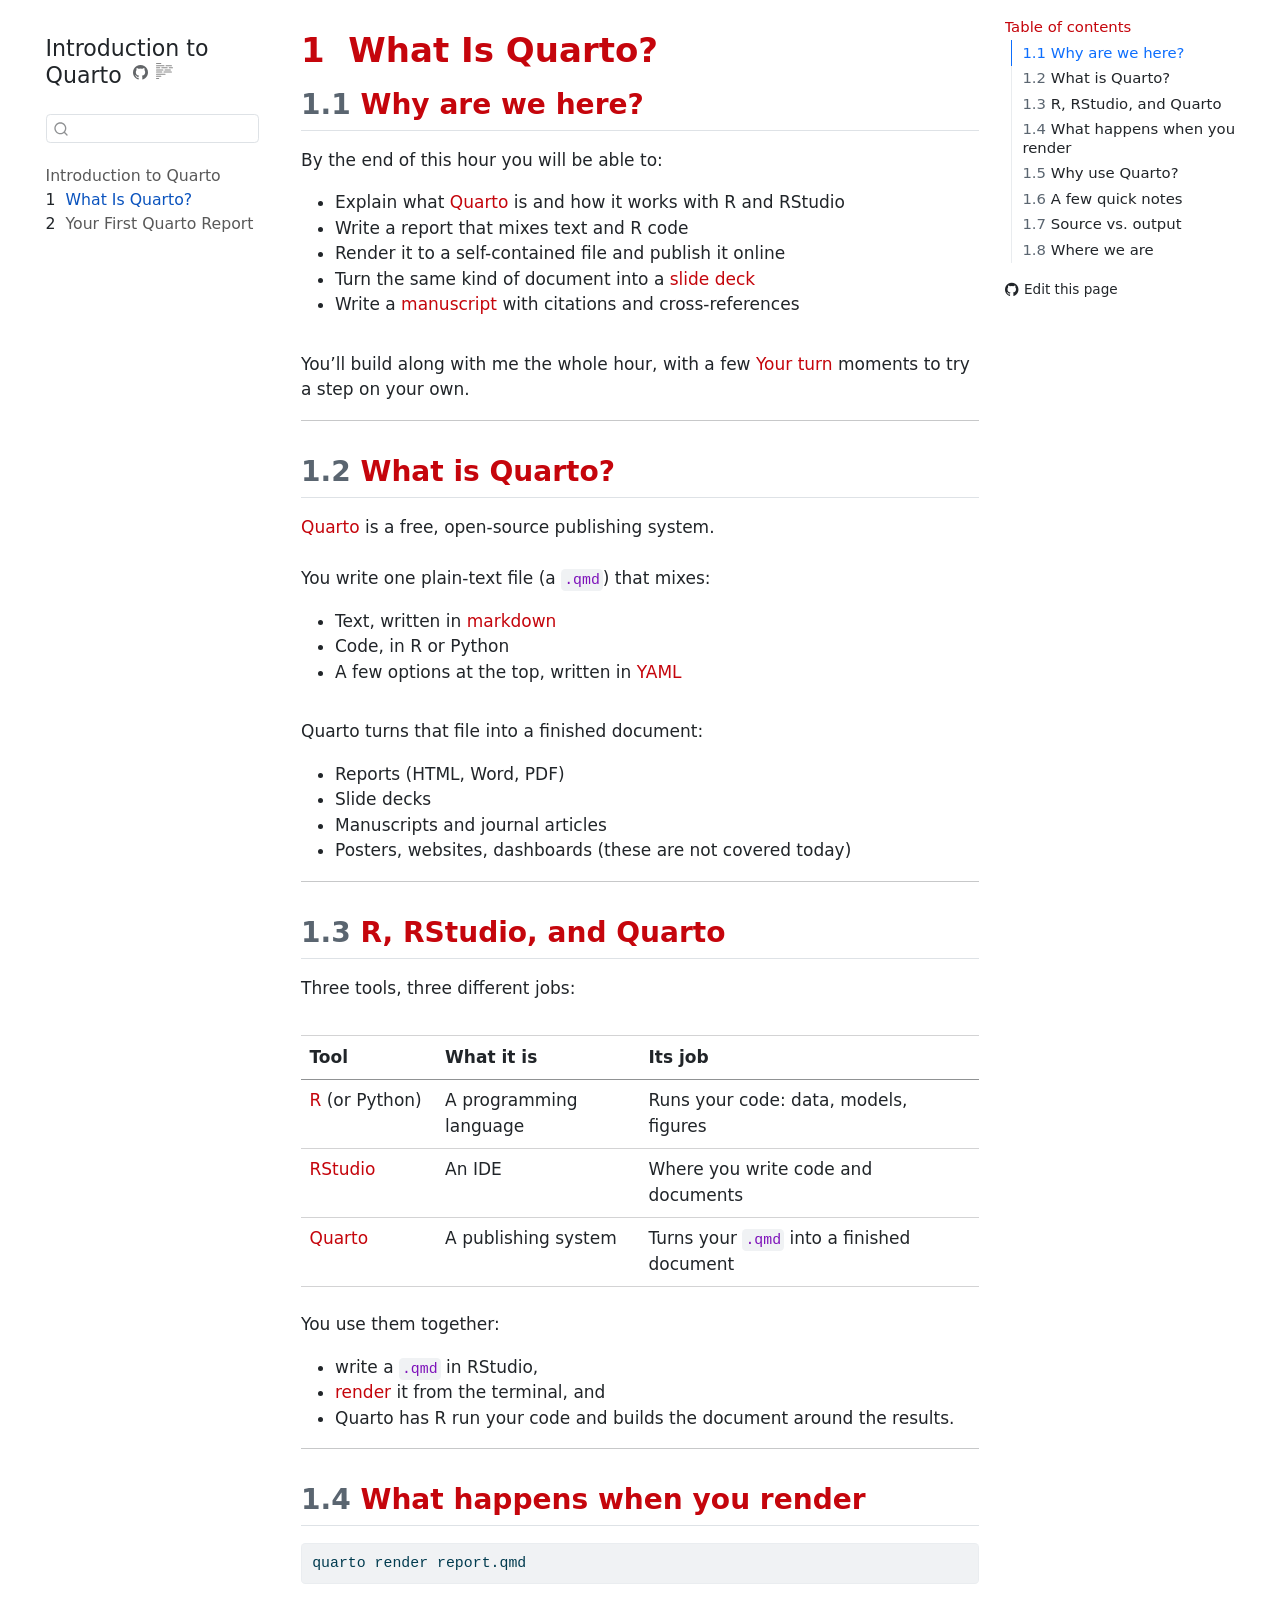
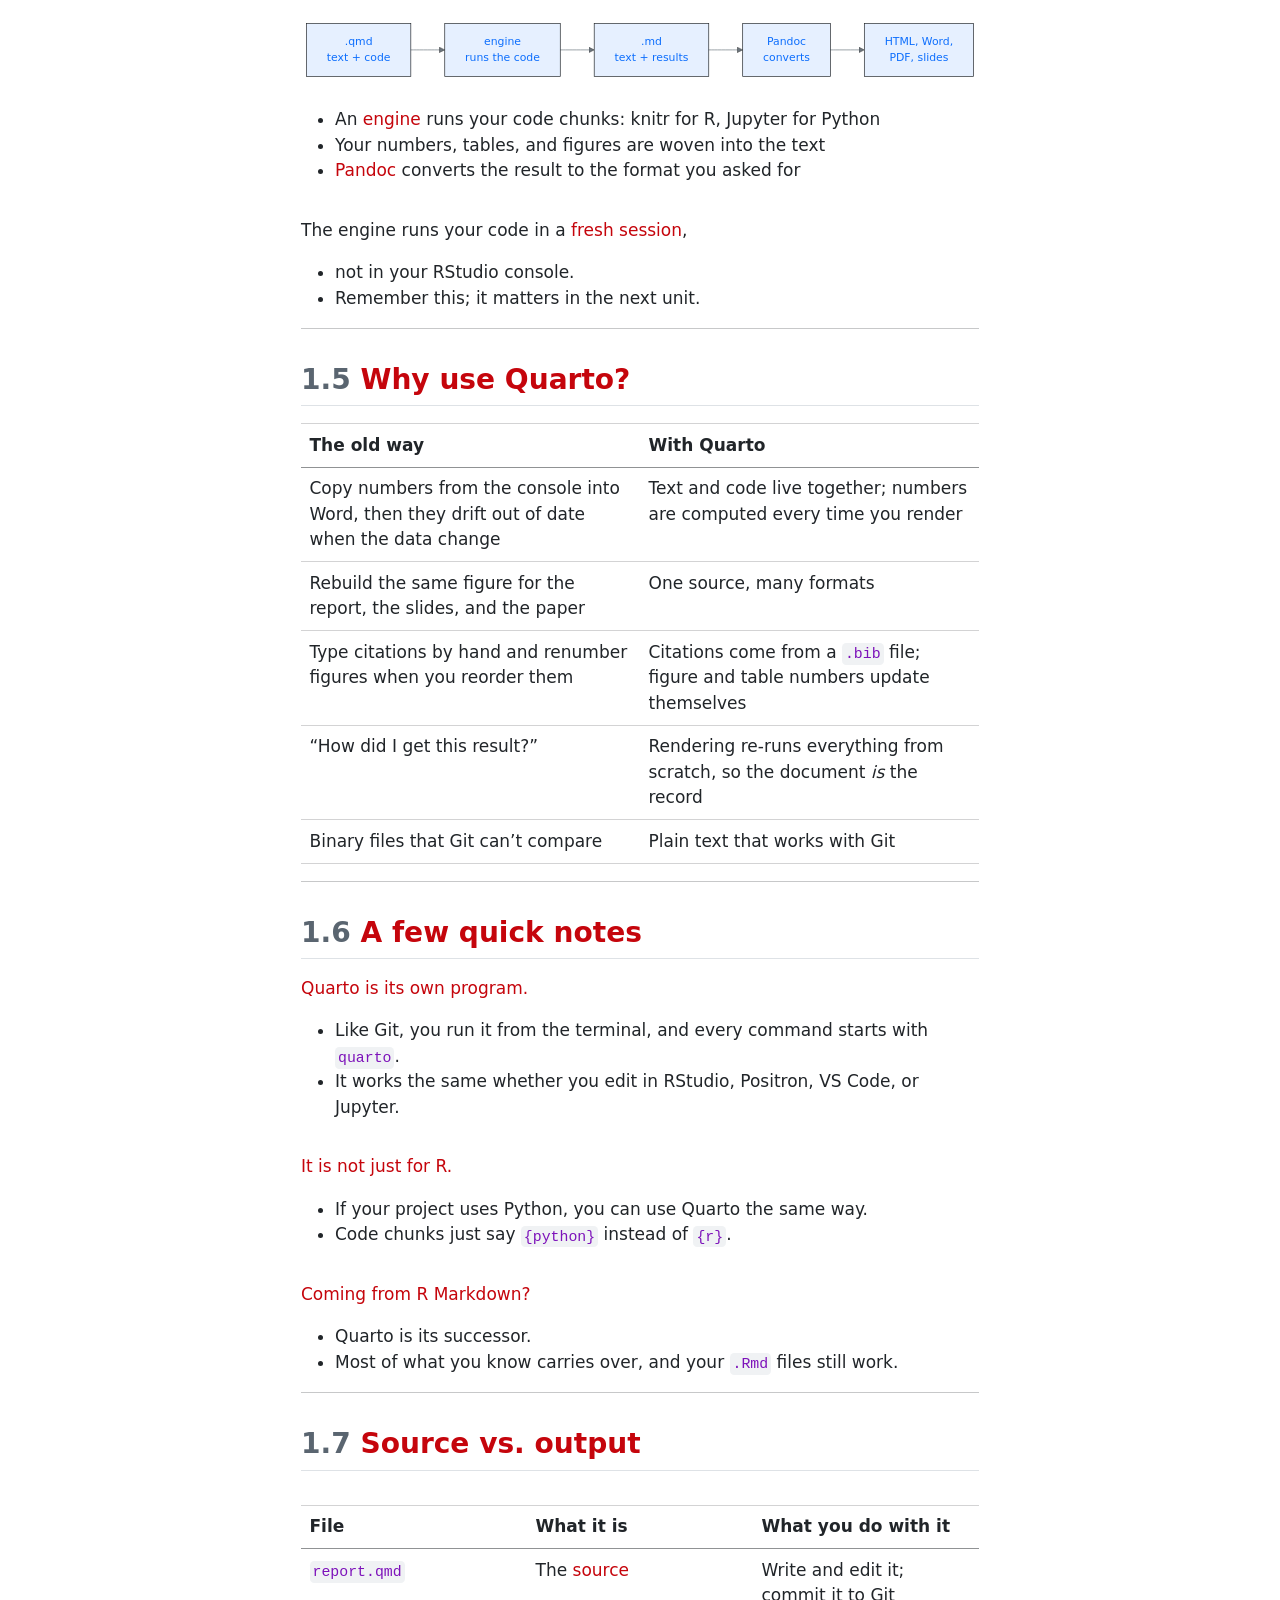
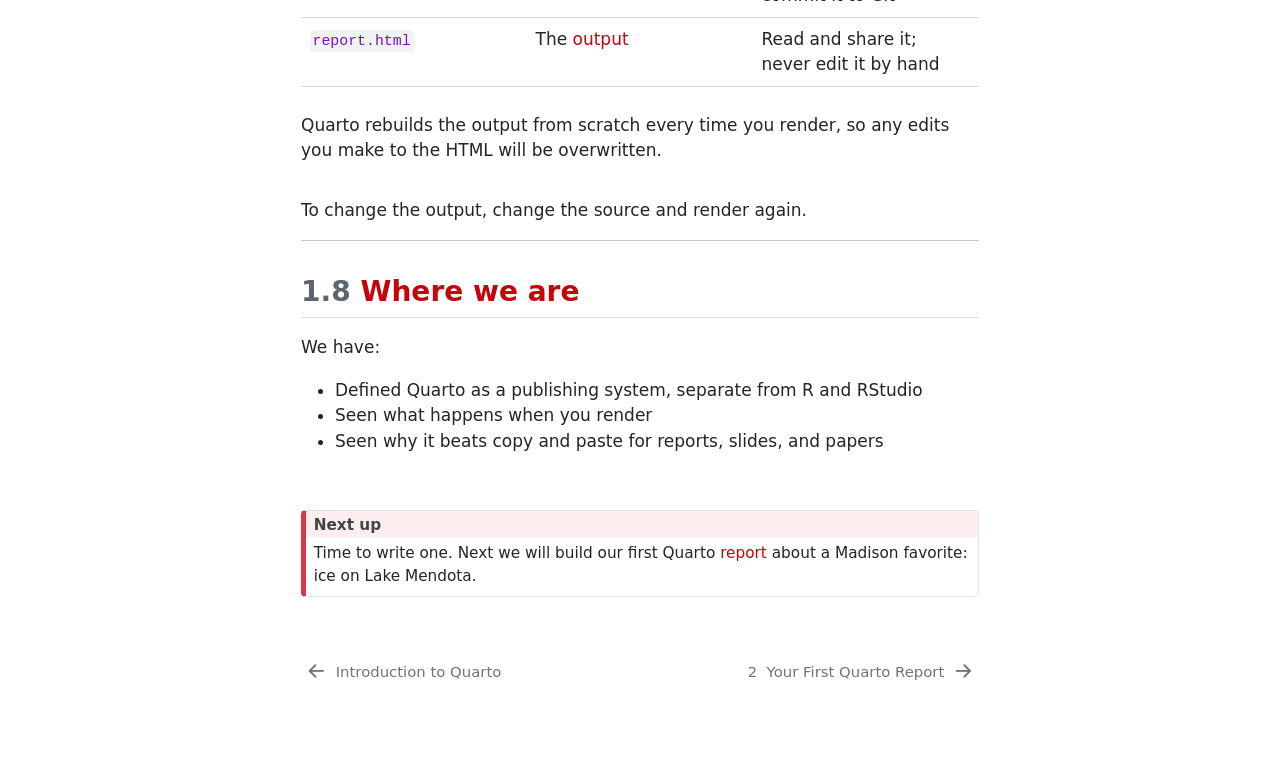
==== commit e15ba083: "Built site for gh-pages" ====
--- a/01_intro.html
+++ b/01_intro.html
@@ -71,6 +71,7 @@
 <script src="site_libs/quarto-search/fuse.min.js"></script>
 <script src="site_libs/quarto-search/quarto-search.js"></script>
 <meta name="quarto:offset" content="./">
+<link href="./02_report.html" rel="next">
 <link href="./index.html" rel="prev">
 <script src="site_libs/quarto-html/quarto.js" type="module"></script>
 <script src="site_libs/quarto-html/tabsets/tabsets.js" type="module"></script>
@@ -173,6 +174,12 @@
  <span class="menu-text"><span class="chapter-number">1</span>&nbsp; <span class="chapter-title">What Is Quarto?</span></span></a>
   </div>
 </li>
+        <li class="sidebar-item">
+  <div class="sidebar-item-container"> 
+  <a href="./02_report.html" class="sidebar-item-text sidebar-link">
+ <span class="menu-text"><span class="chapter-number">2</span>&nbsp; <span class="chapter-title">Your First Quarto Report</span></span></a>
+  </div>
+</li>
     </ul>
     </div>
 </nav>
@@ -252,6 +259,7 @@
 <li>Reports (HTML, Word, PDF)</li>
 <li>Slide decks</li>
 <li>Manuscripts and journal articles</li>
+<li>Posters, websites, dashboards (these are not covered today)</li>
 </ul>
 <hr>
 </section>
@@ -295,7 +303,12 @@
 <div class="gap-md">
 
 </div>
-<p>You use them together: write a <code>.qmd</code> in RStudio, <span class="uwred">render</span> it from the terminal, and Quarto has R run your code and builds the document around the results.</p>
+<p>You use them together:</p>
+<ul>
+<li>write a <code>.qmd</code> in RStudio,</li>
+<li><span class="uwred">render</span> it from the terminal, and</li>
+<li>Quarto has R run your code and builds the document around the results.</li>
+</ul>
 <hr>
 </section>
 <section id="what-happens-when-you-render" class="level2" data-number="1.4">
@@ -329,7 +342,11 @@
 <div class="gap-md">
 
 </div>
-<p>The engine runs your code in a <span class="uwred">fresh session</span>, not in your RStudio console. Remember this; it matters in the next unit.</p>
+<p>The engine runs your code in a <span class="uwred">fresh session</span>,</p>
+<ul>
+<li>not in your RStudio console.</li>
+<li>Remember this; it matters in the next unit.</li>
+</ul>
 <hr>
 </section>
 <section id="why-use-quarto" class="level2" data-number="1.5">
@@ -372,15 +389,27 @@
 </section>
 <section id="a-few-quick-notes" class="level2" data-number="1.6">
 <h2 data-number="1.6" class="anchored" data-anchor-id="a-few-quick-notes"><span class="header-section-number">1.6</span> A few quick notes</h2>
-<p><span class="uwred">Quarto is its own program.</span> Like Git, you run it from the terminal, and every command starts with <code>quarto</code>. It works the same whether you edit in RStudio, Positron, VS Code, or Jupyter.</p>
+<p><span class="uwred">Quarto is its own program.</span></p>
+<ul>
+<li>Like Git, you run it from the terminal, and every command starts with <code>quarto</code>.</li>
+<li>It works the same whether you edit in RStudio, Positron, VS Code, or Jupyter.</li>
+</ul>
 <div class="gap-md">
 
 </div>
-<p><span class="uwred">It is not just for R.</span> If your project uses Python, you can use Quarto the same way. Code chunks just say <code>{python}</code> instead of <code>{r}</code>.</p>
+<p><span class="uwred">It is not just for R.</span></p>
+<ul>
+<li>If your project uses Python, you can use Quarto the same way.</li>
+<li>Code chunks just say <code>{python}</code> instead of <code>{r}</code>.</li>
+</ul>
 <div class="gap-md">
 
 </div>
-<p><span class="uwred">Coming from R Markdown?</span> Quarto is its successor. Most of what you know carries over, and your <code>.Rmd</code> files still work.</p>
+<p><span class="uwred">Coming from R Markdown?</span></p>
+<ul>
+<li>Quarto is its successor.</li>
+<li>Most of what you know carries over, and your <code>.Rmd</code> files still work.</li>
+</ul>
 <hr>
 </section>
 <section id="source-vs.-output" class="level2" data-number="1.7">
@@ -938,6 +967,9 @@
       </a>          
   </div>
   <div class="nav-page nav-page-next">
+      <a href="./02_report.html" class="pagination-link" aria-label="Your First Quarto Report">
+        <span class="nav-page-text"><span class="chapter-number">2</span>&nbsp; <span class="chapter-title">Your First Quarto Report</span></span> <i class="bi bi-arrow-right-short"></i>
+      </a>
   </div>
 </nav>
 </div> <!-- /content -->
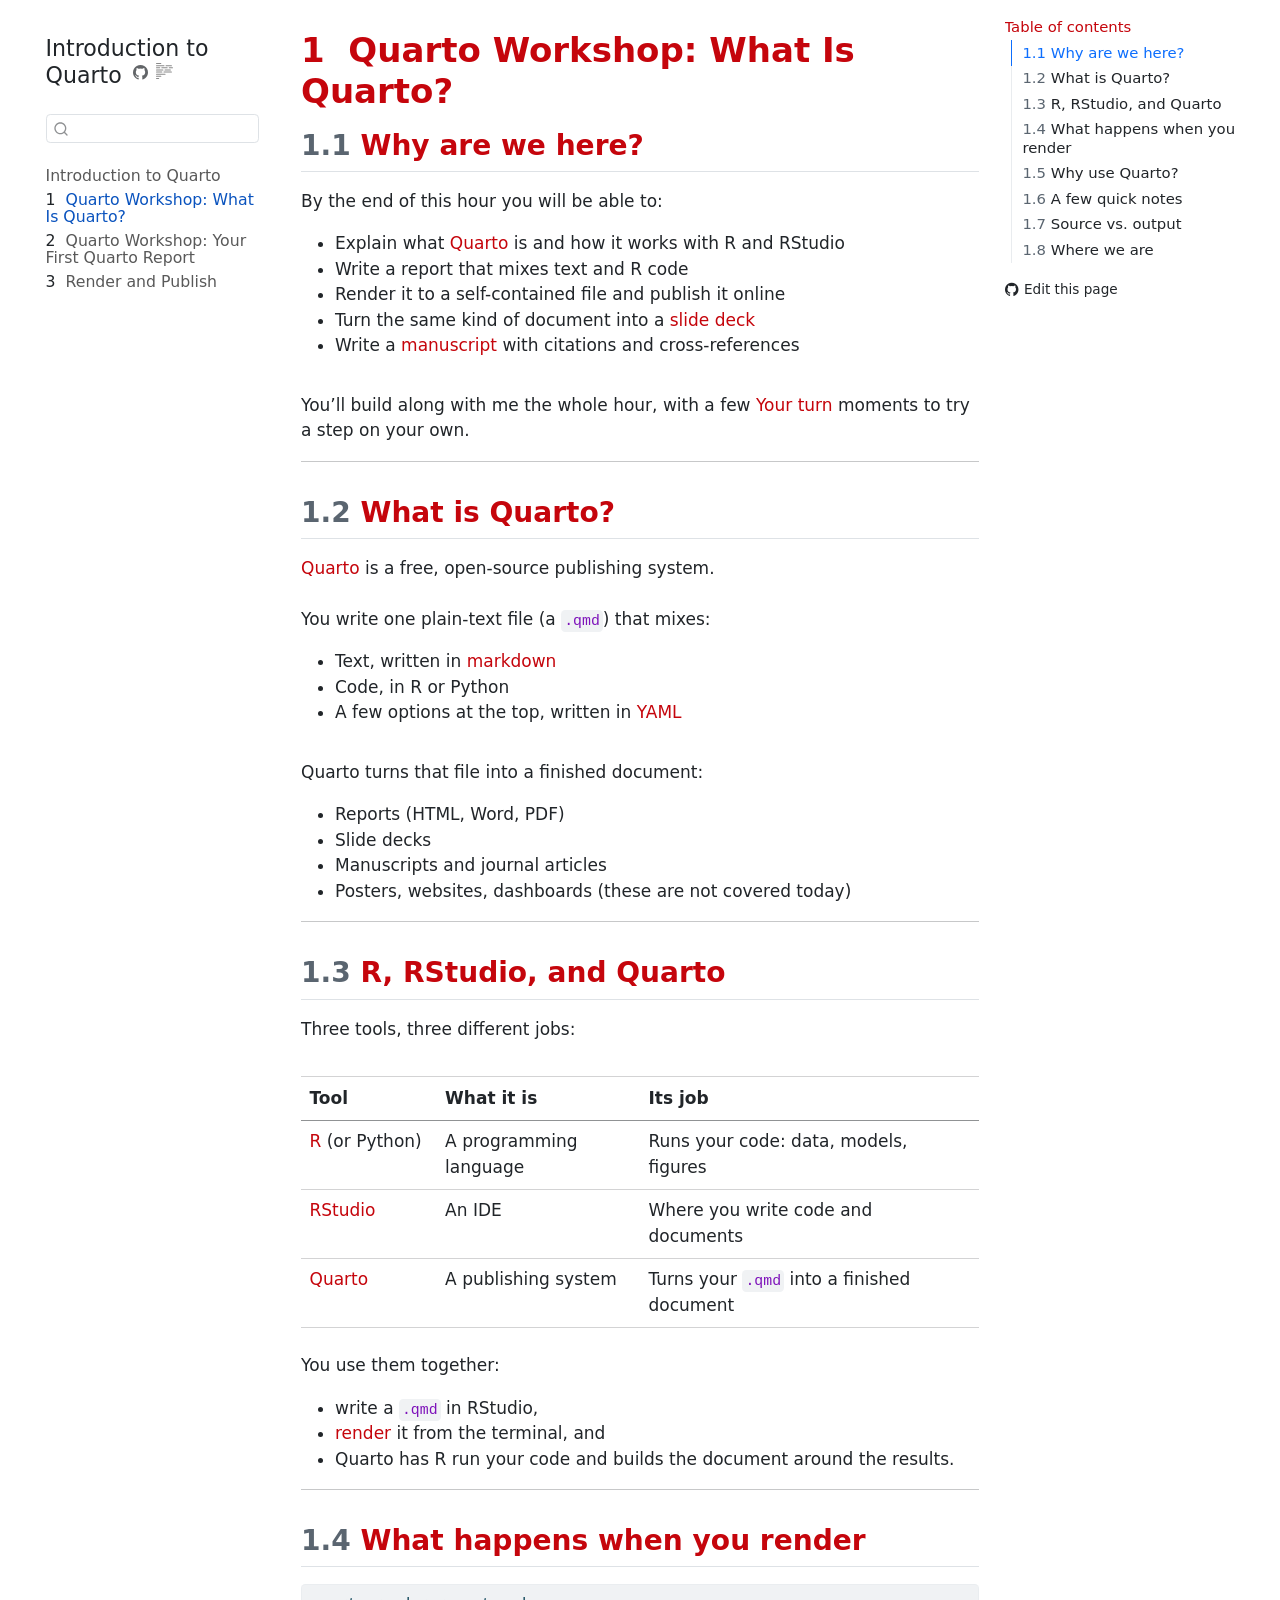
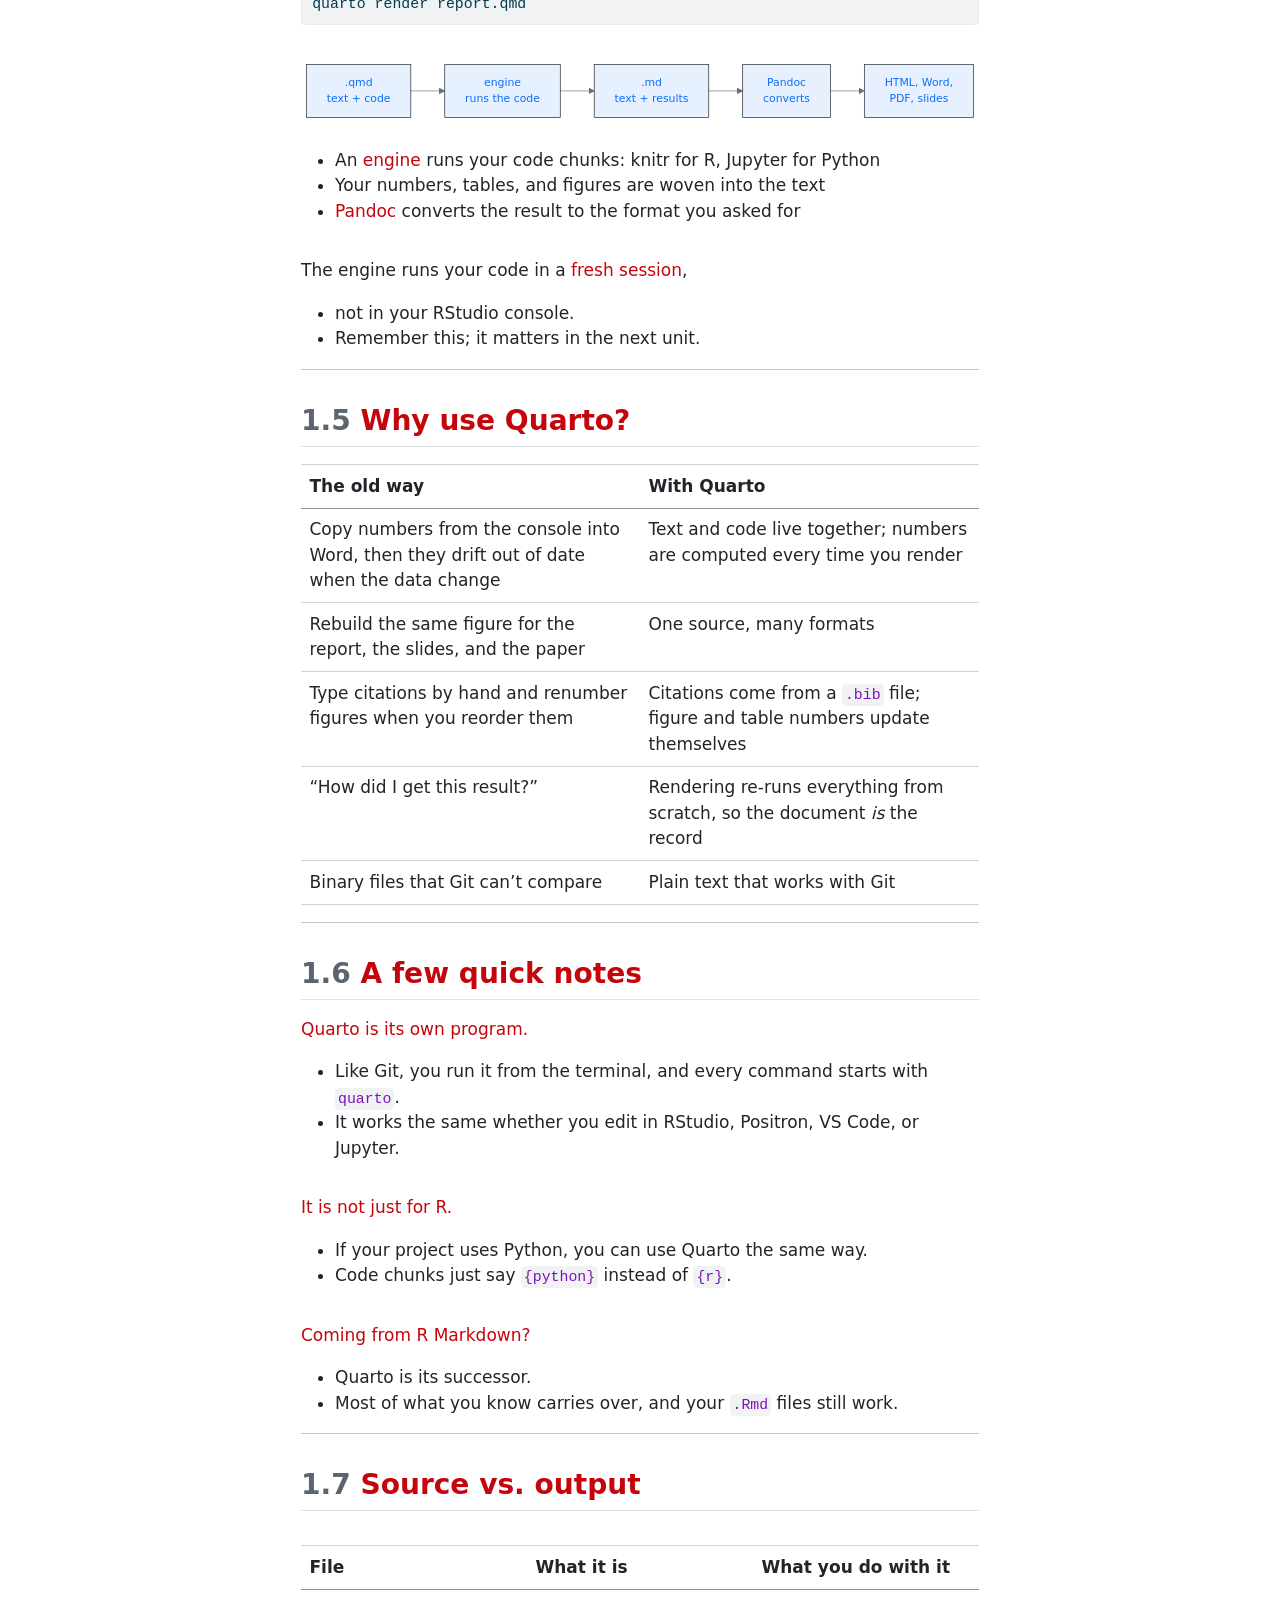
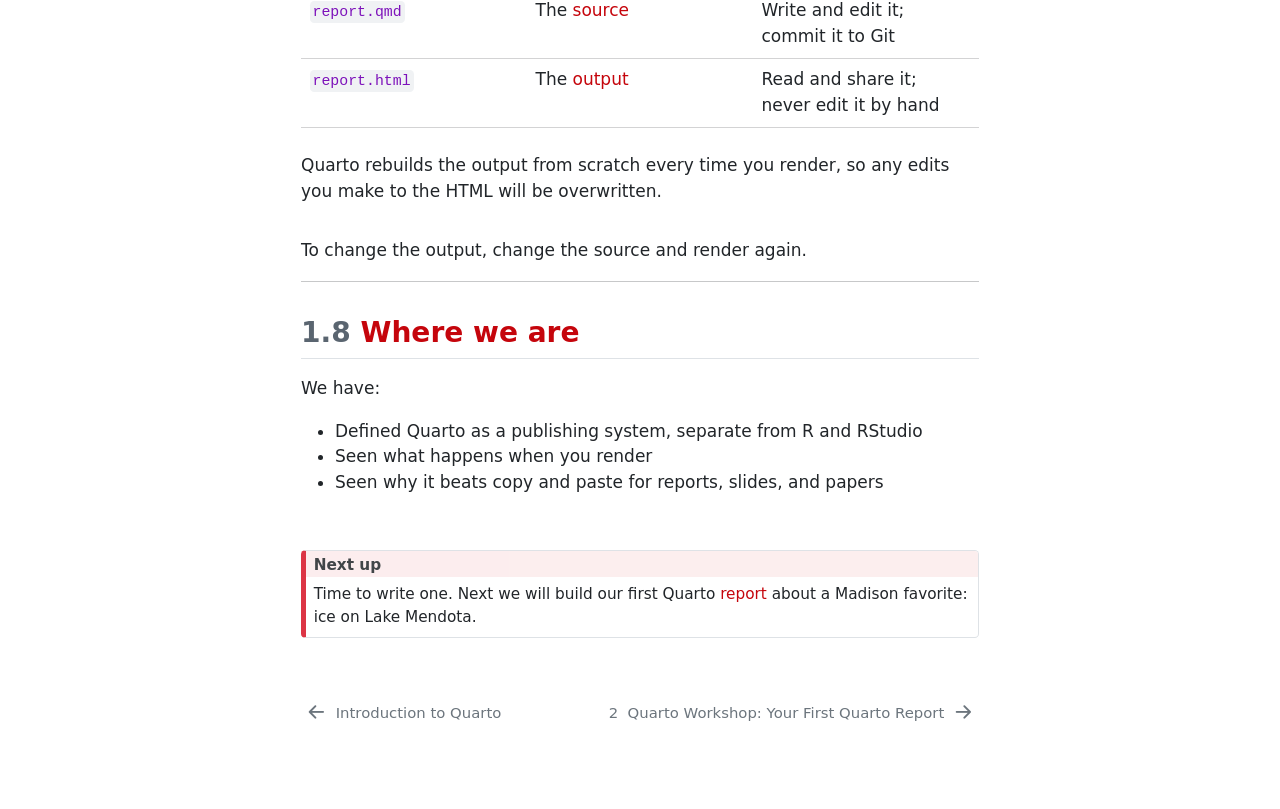
==== commit 99c189a3: "Built site for gh-pages" ====
--- a/01_intro.html
+++ b/01_intro.html
@@ -7,7 +7,7 @@
 <meta name="viewport" content="width=device-width, initial-scale=1.0, user-scalable=yes">
 
 
-<title>1&nbsp; What Is Quarto? – Introduction to Quarto</title>
+<title>1&nbsp; Quarto Workshop: What Is Quarto? – Introduction to Quarto</title>
 <style>
 /* Default styles provided by pandoc.
 ** See https://pandoc.org/MANUAL.html#variables-for-html for config info.
@@ -129,7 +129,7 @@
       <button type="button" class="quarto-btn-toggle btn" data-bs-toggle="collapse" role="button" data-bs-target=".quarto-sidebar-collapse-item" aria-controls="quarto-sidebar" aria-expanded="false" aria-label="Toggle sidebar navigation" onclick="if (window.quartoToggleHeadroom) { window.quartoToggleHeadroom(); }">
         <i class="bi bi-layout-text-sidebar-reverse"></i>
       </button>
-        <nav class="quarto-page-breadcrumbs" aria-label="Breadcrumbs"><ol class="breadcrumb"><li class="breadcrumb-item"><a href="./01_intro.html"><span class="chapter-number">1</span>&nbsp; <span class="chapter-title">What Is Quarto?</span></a></li></ol></nav>
+        <nav class="quarto-page-breadcrumbs" aria-label="Breadcrumbs"><ol class="breadcrumb"><li class="breadcrumb-item"><a href="./01_intro.html"><span class="chapter-number">1</span>&nbsp; <span class="chapter-title">Quarto Workshop: What Is Quarto?</span></a></li></ol></nav>
         <a class="flex-grow-1" data-bs-toggle="collapse" data-bs-target=".quarto-sidebar-collapse-item" onclick="if (window.quartoToggleHeadroom) { window.quartoToggleHeadroom(); }">      
         </a>
       <button type="button" class="btn quarto-search-button" aria-label="Search" onclick="window.quartoOpenSearch();">
@@ -171,13 +171,19 @@
         <li class="sidebar-item">
   <div class="sidebar-item-container"> 
   <a href="./01_intro.html" class="sidebar-item-text sidebar-link active">
- <span class="menu-text"><span class="chapter-number">1</span>&nbsp; <span class="chapter-title">What Is Quarto?</span></span></a>
+ <span class="menu-text"><span class="chapter-number">1</span>&nbsp; <span class="chapter-title">Quarto Workshop: What Is Quarto?</span></span></a>
   </div>
 </li>
         <li class="sidebar-item">
   <div class="sidebar-item-container"> 
   <a href="./02_report.html" class="sidebar-item-text sidebar-link">
- <span class="menu-text"><span class="chapter-number">2</span>&nbsp; <span class="chapter-title">Your First Quarto Report</span></span></a>
+ <span class="menu-text"><span class="chapter-number">2</span>&nbsp; <span class="chapter-title">Quarto Workshop: Your First Quarto Report</span></span></a>
+  </div>
+</li>
+        <li class="sidebar-item">
+  <div class="sidebar-item-container"> 
+  <a href="./03_publish.html" class="sidebar-item-text sidebar-link">
+ <span class="menu-text"><span class="chapter-number">3</span>&nbsp; <span class="chapter-title">Render and Publish</span></span></a>
   </div>
 </li>
     </ul>
@@ -206,7 +212,7 @@
 
 <header id="title-block-header" class="quarto-title-block default">
 <div class="quarto-title">
-<h1 class="title"><span class="chapter-number">1</span>&nbsp; <span class="chapter-title">What Is Quarto?</span></h1>
+<h1 class="title"><span class="chapter-number">1</span>&nbsp; <span class="chapter-title">Quarto Workshop: What Is Quarto?</span></h1>
 </div>
 
 
@@ -967,8 +973,8 @@
       </a>          
   </div>
   <div class="nav-page nav-page-next">
-      <a href="./02_report.html" class="pagination-link" aria-label="Your First Quarto Report">
-        <span class="nav-page-text"><span class="chapter-number">2</span>&nbsp; <span class="chapter-title">Your First Quarto Report</span></span> <i class="bi bi-arrow-right-short"></i>
+      <a href="./02_report.html" class="pagination-link" aria-label="Quarto Workshop: Your First Quarto Report">
+        <span class="nav-page-text"><span class="chapter-number">2</span>&nbsp; <span class="chapter-title">Quarto Workshop: Your First Quarto Report</span></span> <i class="bi bi-arrow-right-short"></i>
       </a>
   </div>
 </nav>
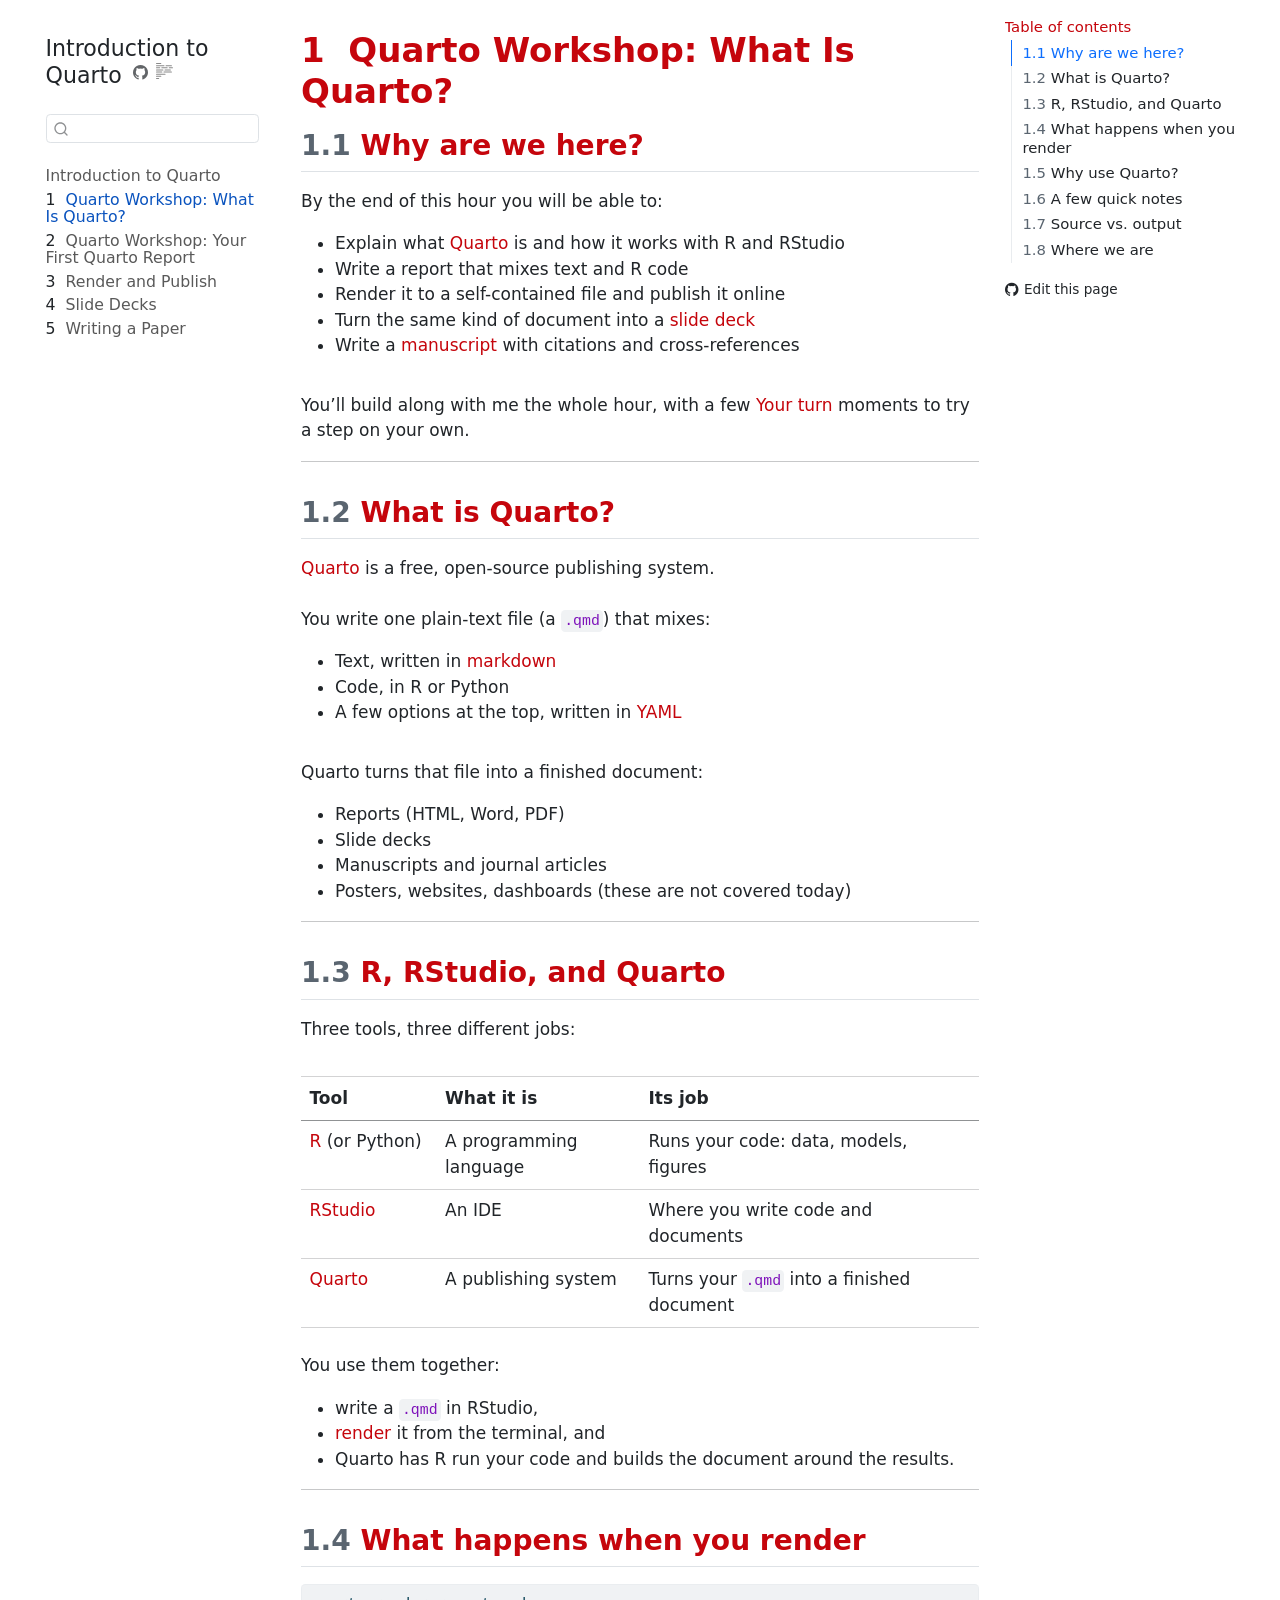
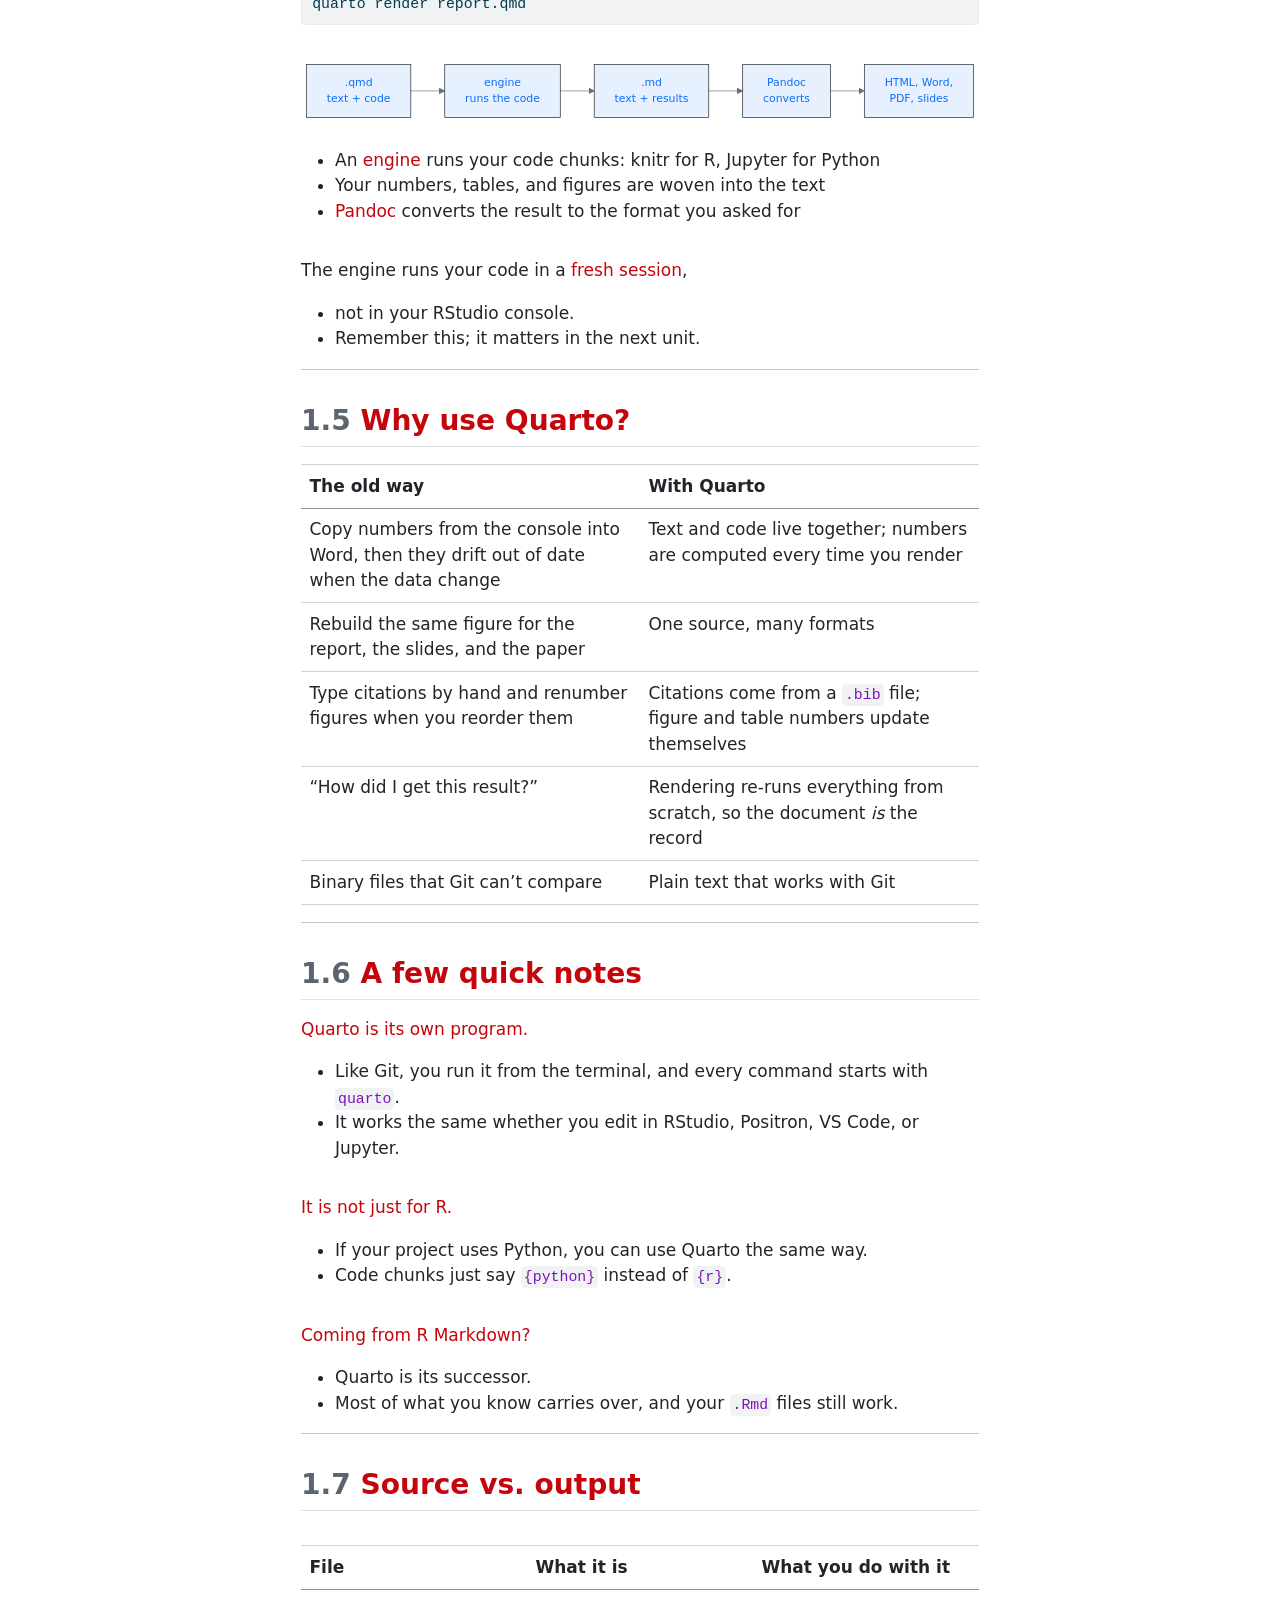
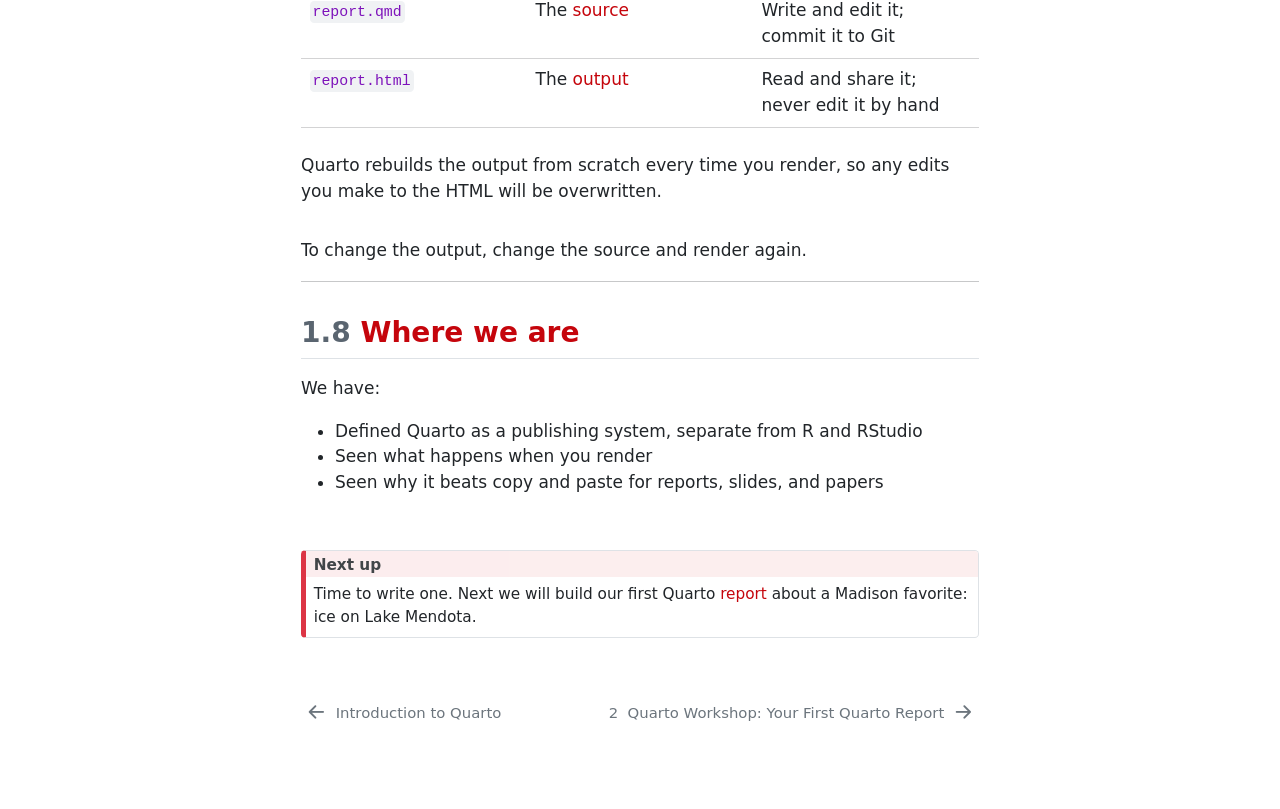
==== commit 779eb79b: "Built site for gh-pages" ====
--- a/01_intro.html
+++ b/01_intro.html
@@ -184,6 +184,18 @@
   <div class="sidebar-item-container"> 
   <a href="./03_publish.html" class="sidebar-item-text sidebar-link">
  <span class="menu-text"><span class="chapter-number">3</span>&nbsp; <span class="chapter-title">Render and Publish</span></span></a>
+  </div>
+</li>
+        <li class="sidebar-item">
+  <div class="sidebar-item-container"> 
+  <a href="./04_slides.html" class="sidebar-item-text sidebar-link">
+ <span class="menu-text"><span class="chapter-number">4</span>&nbsp; <span class="chapter-title">Slide Decks</span></span></a>
+  </div>
+</li>
+        <li class="sidebar-item">
+  <div class="sidebar-item-container"> 
+  <a href="./05_paper.html" class="sidebar-item-text sidebar-link">
+ <span class="menu-text"><span class="chapter-number">5</span>&nbsp; <span class="chapter-title">Writing a Paper</span></span></a>
   </div>
 </li>
     </ul>
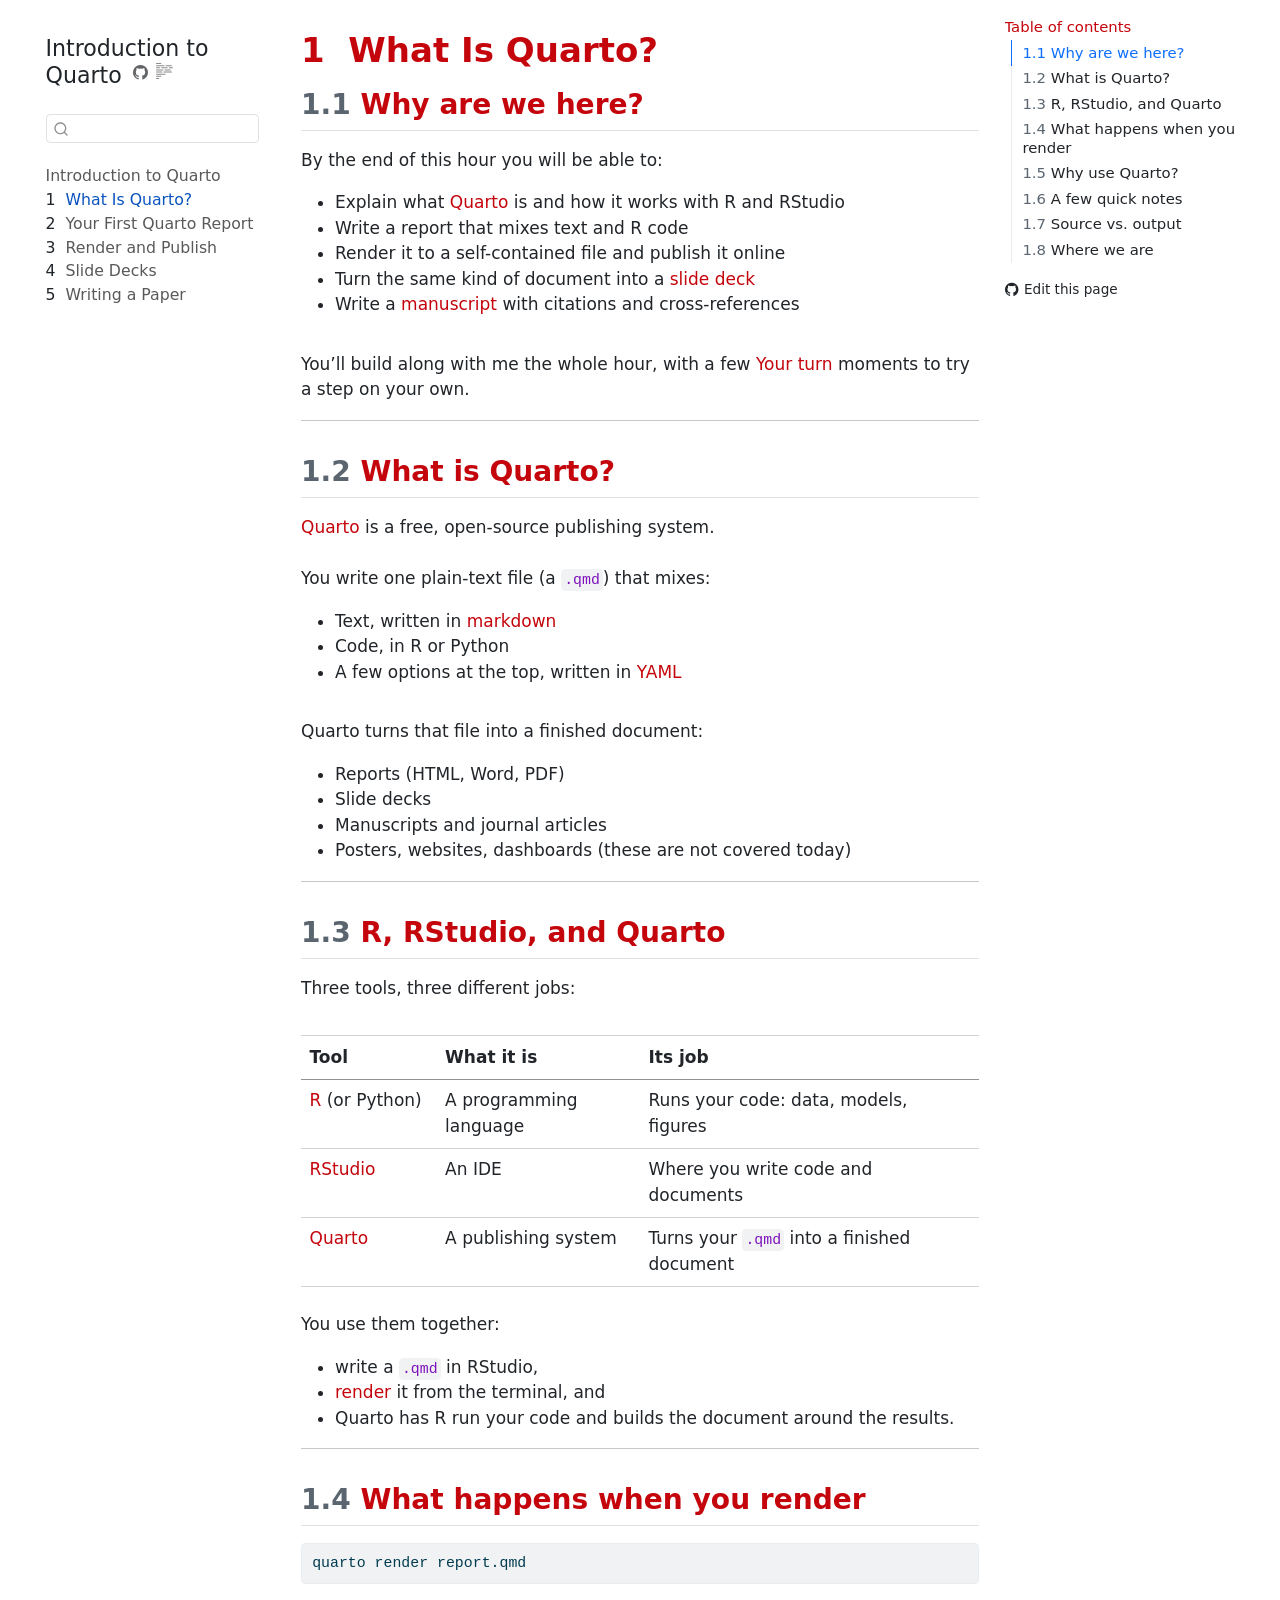
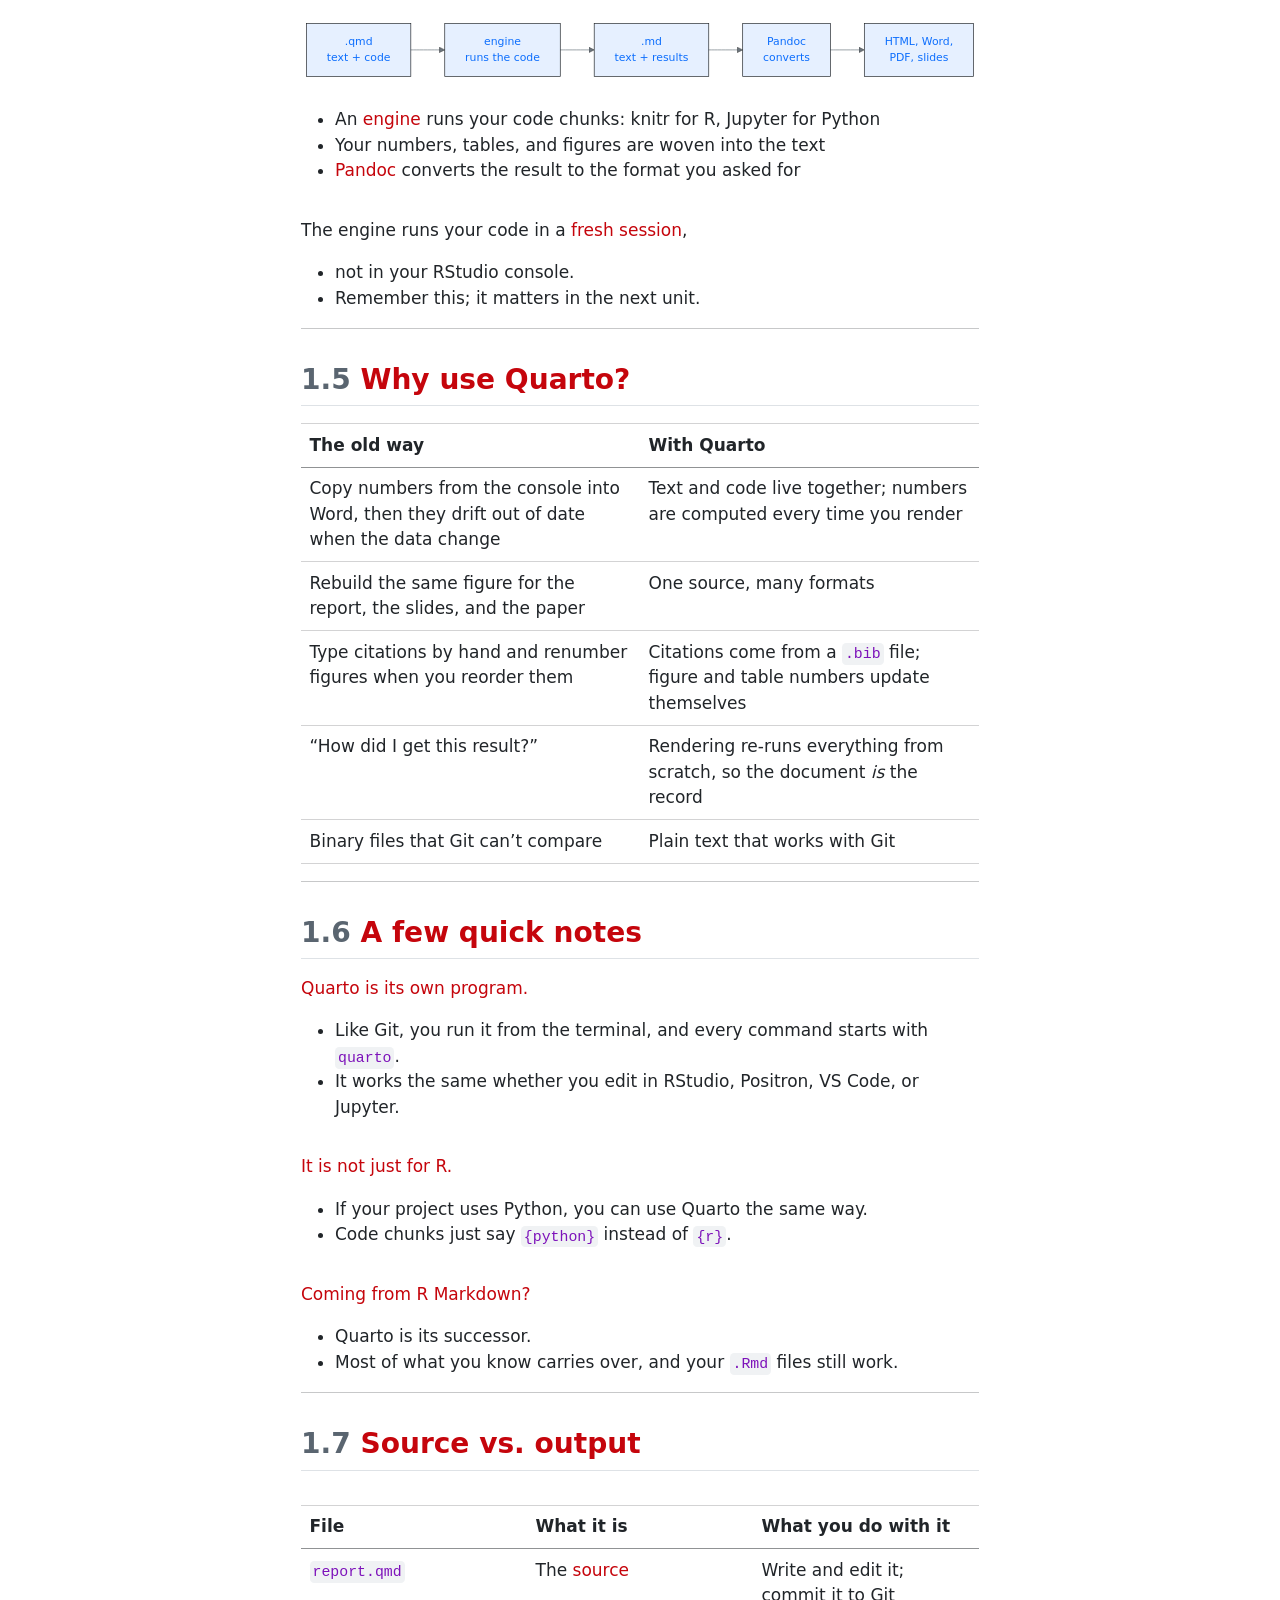
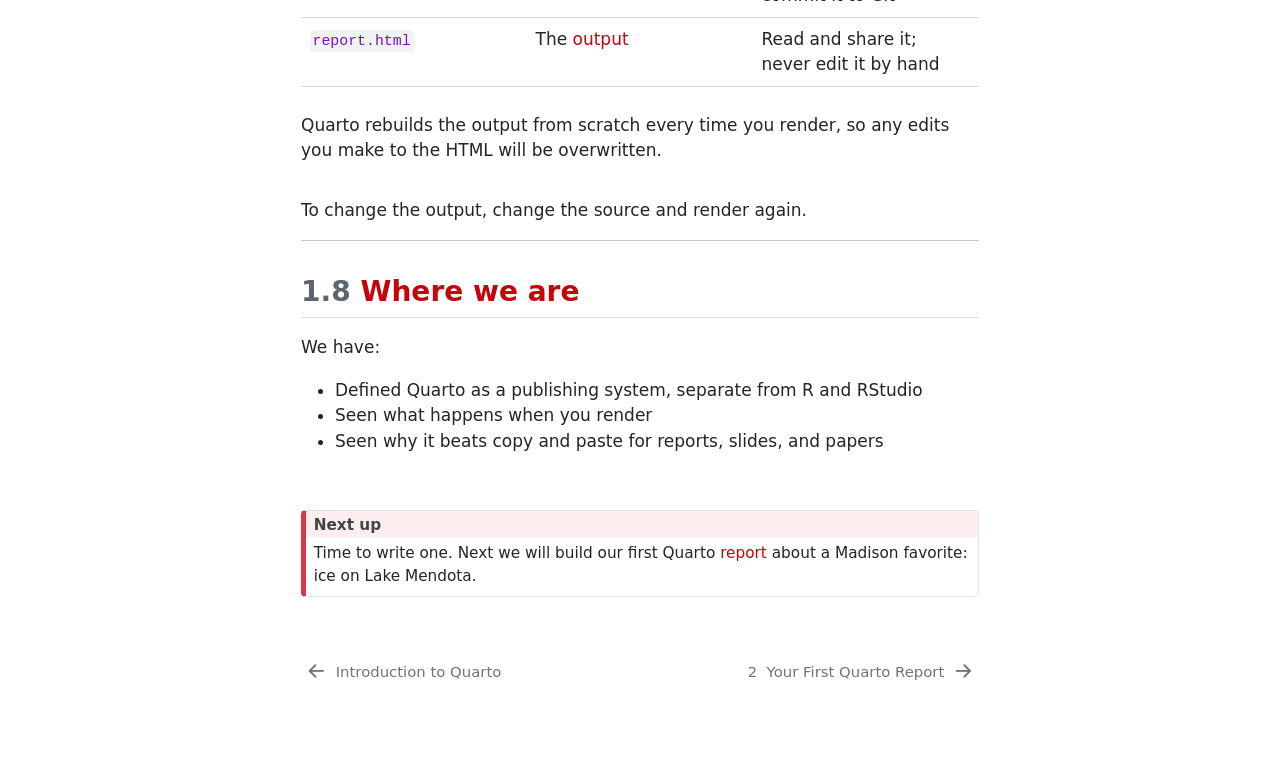
==== commit 3421f760: "Built site for gh-pages" ====
--- a/01_intro.html
+++ b/01_intro.html
@@ -7,7 +7,7 @@
 <meta name="viewport" content="width=device-width, initial-scale=1.0, user-scalable=yes">
 
 
-<title>1&nbsp; Quarto Workshop: What Is Quarto? – Introduction to Quarto</title>
+<title>1&nbsp; What Is Quarto? – Introduction to Quarto</title>
 <style>
 /* Default styles provided by pandoc.
 ** See https://pandoc.org/MANUAL.html#variables-for-html for config info.
@@ -129,7 +129,7 @@
       <button type="button" class="quarto-btn-toggle btn" data-bs-toggle="collapse" role="button" data-bs-target=".quarto-sidebar-collapse-item" aria-controls="quarto-sidebar" aria-expanded="false" aria-label="Toggle sidebar navigation" onclick="if (window.quartoToggleHeadroom) { window.quartoToggleHeadroom(); }">
         <i class="bi bi-layout-text-sidebar-reverse"></i>
       </button>
-        <nav class="quarto-page-breadcrumbs" aria-label="Breadcrumbs"><ol class="breadcrumb"><li class="breadcrumb-item"><a href="./01_intro.html"><span class="chapter-number">1</span>&nbsp; <span class="chapter-title">Quarto Workshop: What Is Quarto?</span></a></li></ol></nav>
+        <nav class="quarto-page-breadcrumbs" aria-label="Breadcrumbs"><ol class="breadcrumb"><li class="breadcrumb-item"><a href="./01_intro.html"><span class="chapter-number">1</span>&nbsp; <span class="chapter-title">What Is Quarto?</span></a></li></ol></nav>
         <a class="flex-grow-1" data-bs-toggle="collapse" data-bs-target=".quarto-sidebar-collapse-item" onclick="if (window.quartoToggleHeadroom) { window.quartoToggleHeadroom(); }">      
         </a>
       <button type="button" class="btn quarto-search-button" aria-label="Search" onclick="window.quartoOpenSearch();">
@@ -171,13 +171,13 @@
         <li class="sidebar-item">
   <div class="sidebar-item-container"> 
   <a href="./01_intro.html" class="sidebar-item-text sidebar-link active">
- <span class="menu-text"><span class="chapter-number">1</span>&nbsp; <span class="chapter-title">Quarto Workshop: What Is Quarto?</span></span></a>
+ <span class="menu-text"><span class="chapter-number">1</span>&nbsp; <span class="chapter-title">What Is Quarto?</span></span></a>
   </div>
 </li>
         <li class="sidebar-item">
   <div class="sidebar-item-container"> 
   <a href="./02_report.html" class="sidebar-item-text sidebar-link">
- <span class="menu-text"><span class="chapter-number">2</span>&nbsp; <span class="chapter-title">Quarto Workshop: Your First Quarto Report</span></span></a>
+ <span class="menu-text"><span class="chapter-number">2</span>&nbsp; <span class="chapter-title">Your First Quarto Report</span></span></a>
   </div>
 </li>
         <li class="sidebar-item">
@@ -224,7 +224,7 @@
 
 <header id="title-block-header" class="quarto-title-block default">
 <div class="quarto-title">
-<h1 class="title"><span class="chapter-number">1</span>&nbsp; <span class="chapter-title">Quarto Workshop: What Is Quarto?</span></h1>
+<h1 class="title"><span class="chapter-number">1</span>&nbsp; <span class="chapter-title">What Is Quarto?</span></h1>
 </div>
 
 
@@ -985,8 +985,8 @@
       </a>          
   </div>
   <div class="nav-page nav-page-next">
-      <a href="./02_report.html" class="pagination-link" aria-label="Quarto Workshop: Your First Quarto Report">
-        <span class="nav-page-text"><span class="chapter-number">2</span>&nbsp; <span class="chapter-title">Quarto Workshop: Your First Quarto Report</span></span> <i class="bi bi-arrow-right-short"></i>
+      <a href="./02_report.html" class="pagination-link" aria-label="Your First Quarto Report">
+        <span class="nav-page-text"><span class="chapter-number">2</span>&nbsp; <span class="chapter-title">Your First Quarto Report</span></span> <i class="bi bi-arrow-right-short"></i>
       </a>
   </div>
 </nav>
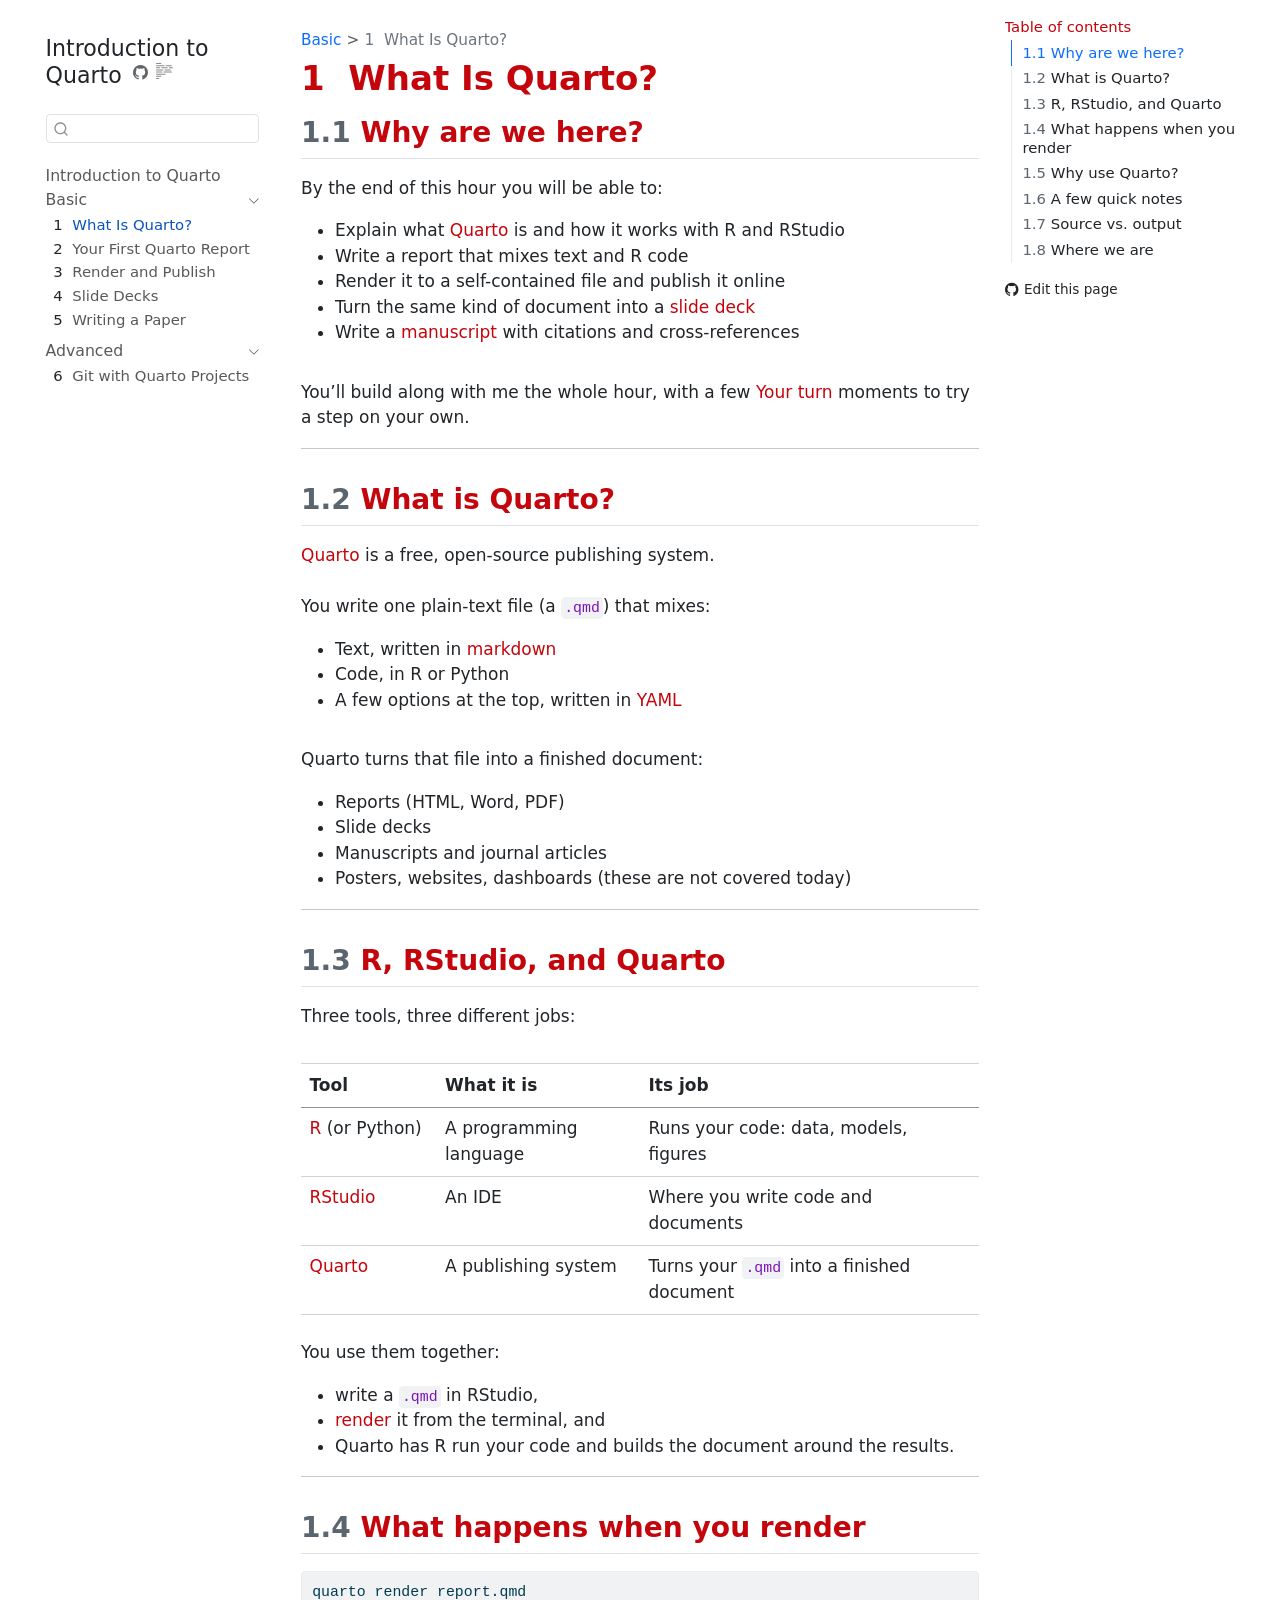
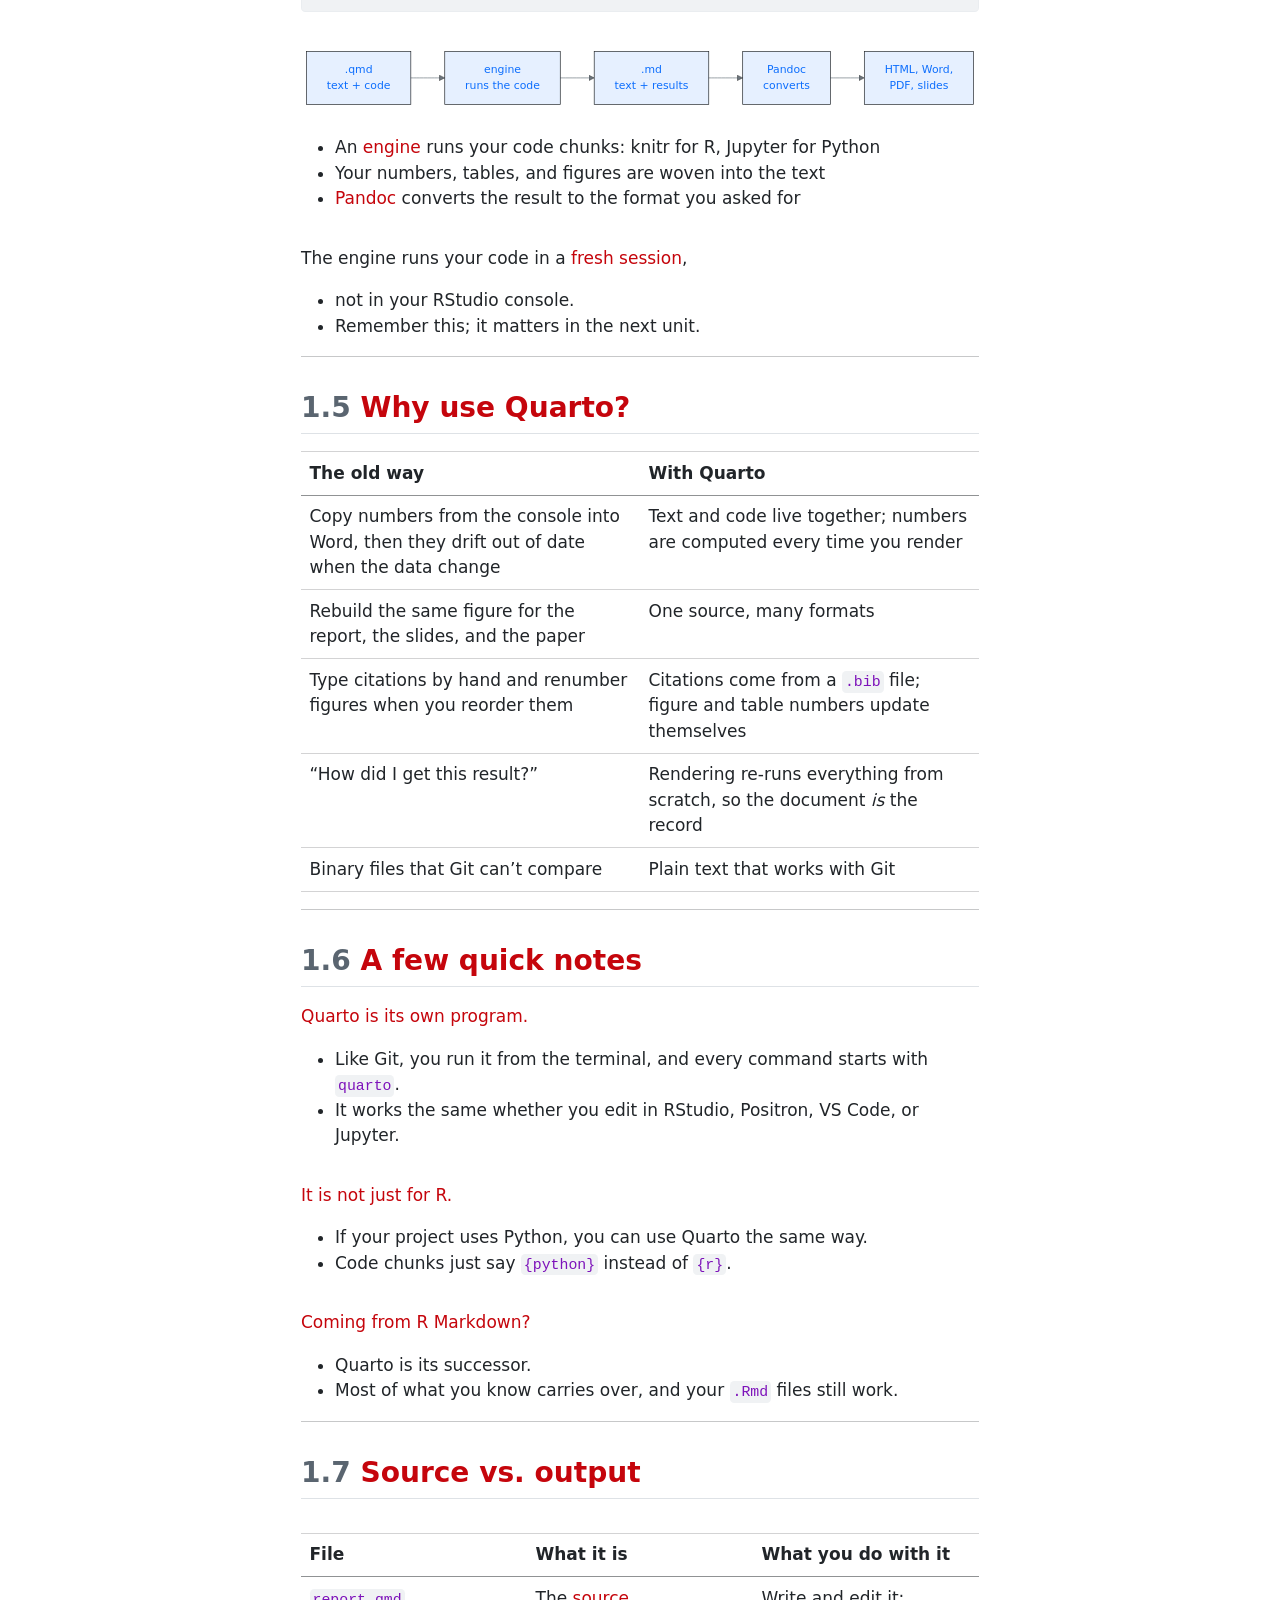
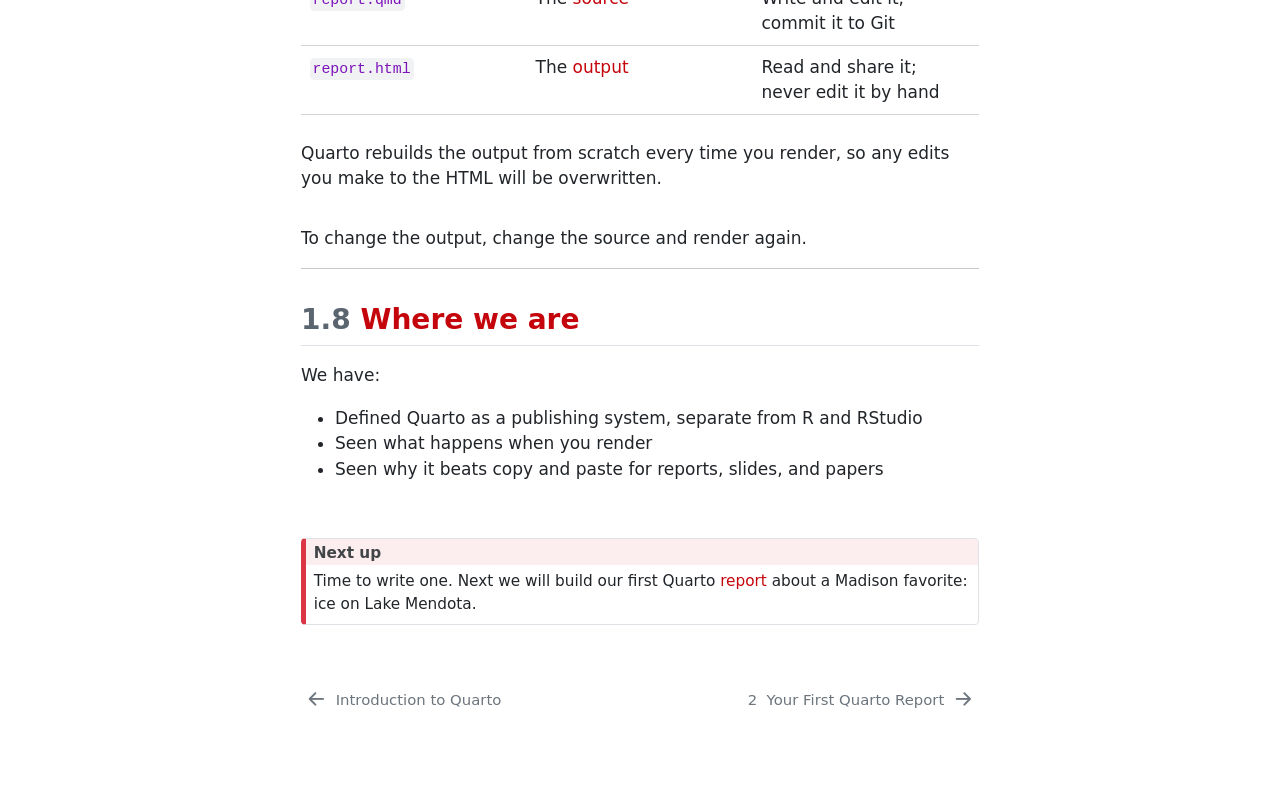
==== commit 6e30cda5: "Built site for gh-pages" ====
--- a/01_intro.html
+++ b/01_intro.html
@@ -129,7 +129,7 @@
       <button type="button" class="quarto-btn-toggle btn" data-bs-toggle="collapse" role="button" data-bs-target=".quarto-sidebar-collapse-item" aria-controls="quarto-sidebar" aria-expanded="false" aria-label="Toggle sidebar navigation" onclick="if (window.quartoToggleHeadroom) { window.quartoToggleHeadroom(); }">
         <i class="bi bi-layout-text-sidebar-reverse"></i>
       </button>
-        <nav class="quarto-page-breadcrumbs" aria-label="Breadcrumbs"><ol class="breadcrumb"><li class="breadcrumb-item"><a href="./01_intro.html"><span class="chapter-number">1</span>&nbsp; <span class="chapter-title">What Is Quarto?</span></a></li></ol></nav>
+        <nav class="quarto-page-breadcrumbs" aria-label="Breadcrumbs"><ol class="breadcrumb"><li class="breadcrumb-item"><a href="./01_intro.html">Basic</a></li><li class="breadcrumb-item"><a href="./01_intro.html"><span class="chapter-number">1</span>&nbsp; <span class="chapter-title">What Is Quarto?</span></a></li></ol></nav>
         <a class="flex-grow-1" data-bs-toggle="collapse" data-bs-target=".quarto-sidebar-collapse-item" onclick="if (window.quartoToggleHeadroom) { window.quartoToggleHeadroom(); }">      
         </a>
       <button type="button" class="btn quarto-search-button" aria-label="Search" onclick="window.quartoOpenSearch();">
@@ -168,36 +168,58 @@
  <span class="menu-text">Introduction to Quarto</span></a>
   </div>
 </li>
-        <li class="sidebar-item">
+        <li class="sidebar-item sidebar-item-section">
+      <div class="sidebar-item-container"> 
+            <button type="button" class="sidebar-item-text sidebar-item-toggle sidebar-link text-start" data-bs-toggle="collapse" data-bs-target="#quarto-sidebar-section-1" aria-controls="quarto-sidebar-section-1" aria-expanded="true">
+ <span class="menu-text" id="quarto-sidebar-section-1-label">Basic</span><i class="bi bi-chevron-right" aria-hidden="true"></i></button>
+      </div>
+      <ul id="quarto-sidebar-section-1" aria-labelledby="quarto-sidebar-section-1-label" class="collapse list-unstyled sidebar-section depth1 show">  
+          <li class="sidebar-item">
   <div class="sidebar-item-container"> 
   <a href="./01_intro.html" class="sidebar-item-text sidebar-link active">
  <span class="menu-text"><span class="chapter-number">1</span>&nbsp; <span class="chapter-title">What Is Quarto?</span></span></a>
   </div>
 </li>
-        <li class="sidebar-item">
+          <li class="sidebar-item">
   <div class="sidebar-item-container"> 
   <a href="./02_report.html" class="sidebar-item-text sidebar-link">
  <span class="menu-text"><span class="chapter-number">2</span>&nbsp; <span class="chapter-title">Your First Quarto Report</span></span></a>
   </div>
 </li>
-        <li class="sidebar-item">
+          <li class="sidebar-item">
   <div class="sidebar-item-container"> 
   <a href="./03_publish.html" class="sidebar-item-text sidebar-link">
  <span class="menu-text"><span class="chapter-number">3</span>&nbsp; <span class="chapter-title">Render and Publish</span></span></a>
   </div>
 </li>
-        <li class="sidebar-item">
+          <li class="sidebar-item">
   <div class="sidebar-item-container"> 
   <a href="./04_slides.html" class="sidebar-item-text sidebar-link">
  <span class="menu-text"><span class="chapter-number">4</span>&nbsp; <span class="chapter-title">Slide Decks</span></span></a>
   </div>
 </li>
-        <li class="sidebar-item">
+          <li class="sidebar-item">
   <div class="sidebar-item-container"> 
   <a href="./05_paper.html" class="sidebar-item-text sidebar-link">
  <span class="menu-text"><span class="chapter-number">5</span>&nbsp; <span class="chapter-title">Writing a Paper</span></span></a>
   </div>
 </li>
+      </ul>
+  </li>
+        <li class="sidebar-item sidebar-item-section">
+      <div class="sidebar-item-container"> 
+            <button type="button" class="sidebar-item-text sidebar-item-toggle sidebar-link text-start" data-bs-toggle="collapse" data-bs-target="#quarto-sidebar-section-2" aria-controls="quarto-sidebar-section-2" aria-expanded="true">
+ <span class="menu-text" id="quarto-sidebar-section-2-label">Advanced</span><i class="bi bi-chevron-right" aria-hidden="true"></i></button>
+      </div>
+      <ul id="quarto-sidebar-section-2" aria-labelledby="quarto-sidebar-section-2-label" class="collapse list-unstyled sidebar-section depth1 show">  
+          <li class="sidebar-item">
+  <div class="sidebar-item-container"> 
+  <a href="./git_quarto.html" class="sidebar-item-text sidebar-link">
+ <span class="menu-text"><span class="chapter-number">6</span>&nbsp; <span class="chapter-title">Git with Quarto Projects</span></span></a>
+  </div>
+</li>
+      </ul>
+  </li>
     </ul>
     </div>
 </nav>
@@ -222,7 +244,7 @@
 <!-- main -->
 <main class="content" id="quarto-document-content" tabindex="-1">
 
-<header id="title-block-header" class="quarto-title-block default">
+<header id="title-block-header" class="quarto-title-block default"><nav class="quarto-page-breadcrumbs quarto-title-breadcrumbs d-none d-lg-block" aria-label="Breadcrumbs"><ol class="breadcrumb"><li class="breadcrumb-item"><a href="./01_intro.html">Basic</a></li><li class="breadcrumb-item"><a href="./01_intro.html"><span class="chapter-number">1</span>&nbsp; <span class="chapter-title">What Is Quarto?</span></a></li></ol></nav>
 <div class="quarto-title">
 <h1 class="title"><span class="chapter-number">1</span>&nbsp; <span class="chapter-title">What Is Quarto?</span></h1>
 </div>
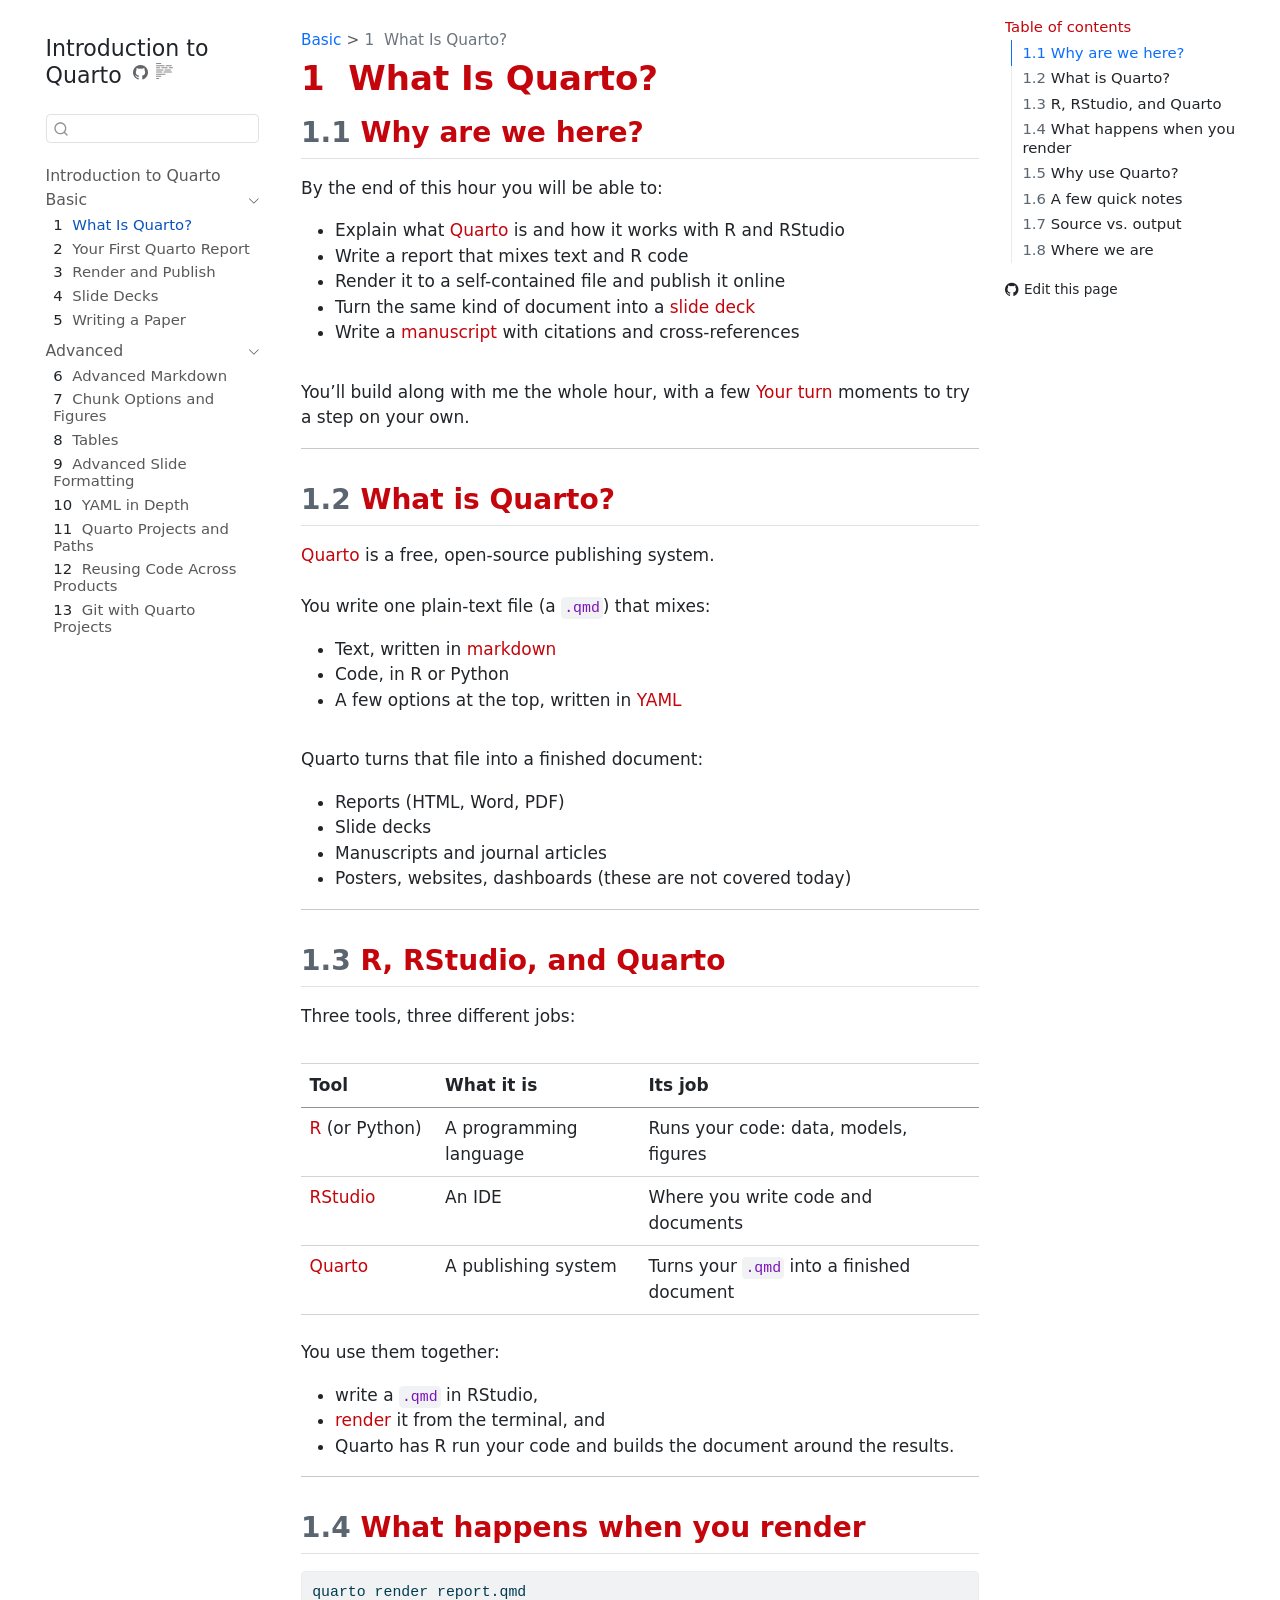
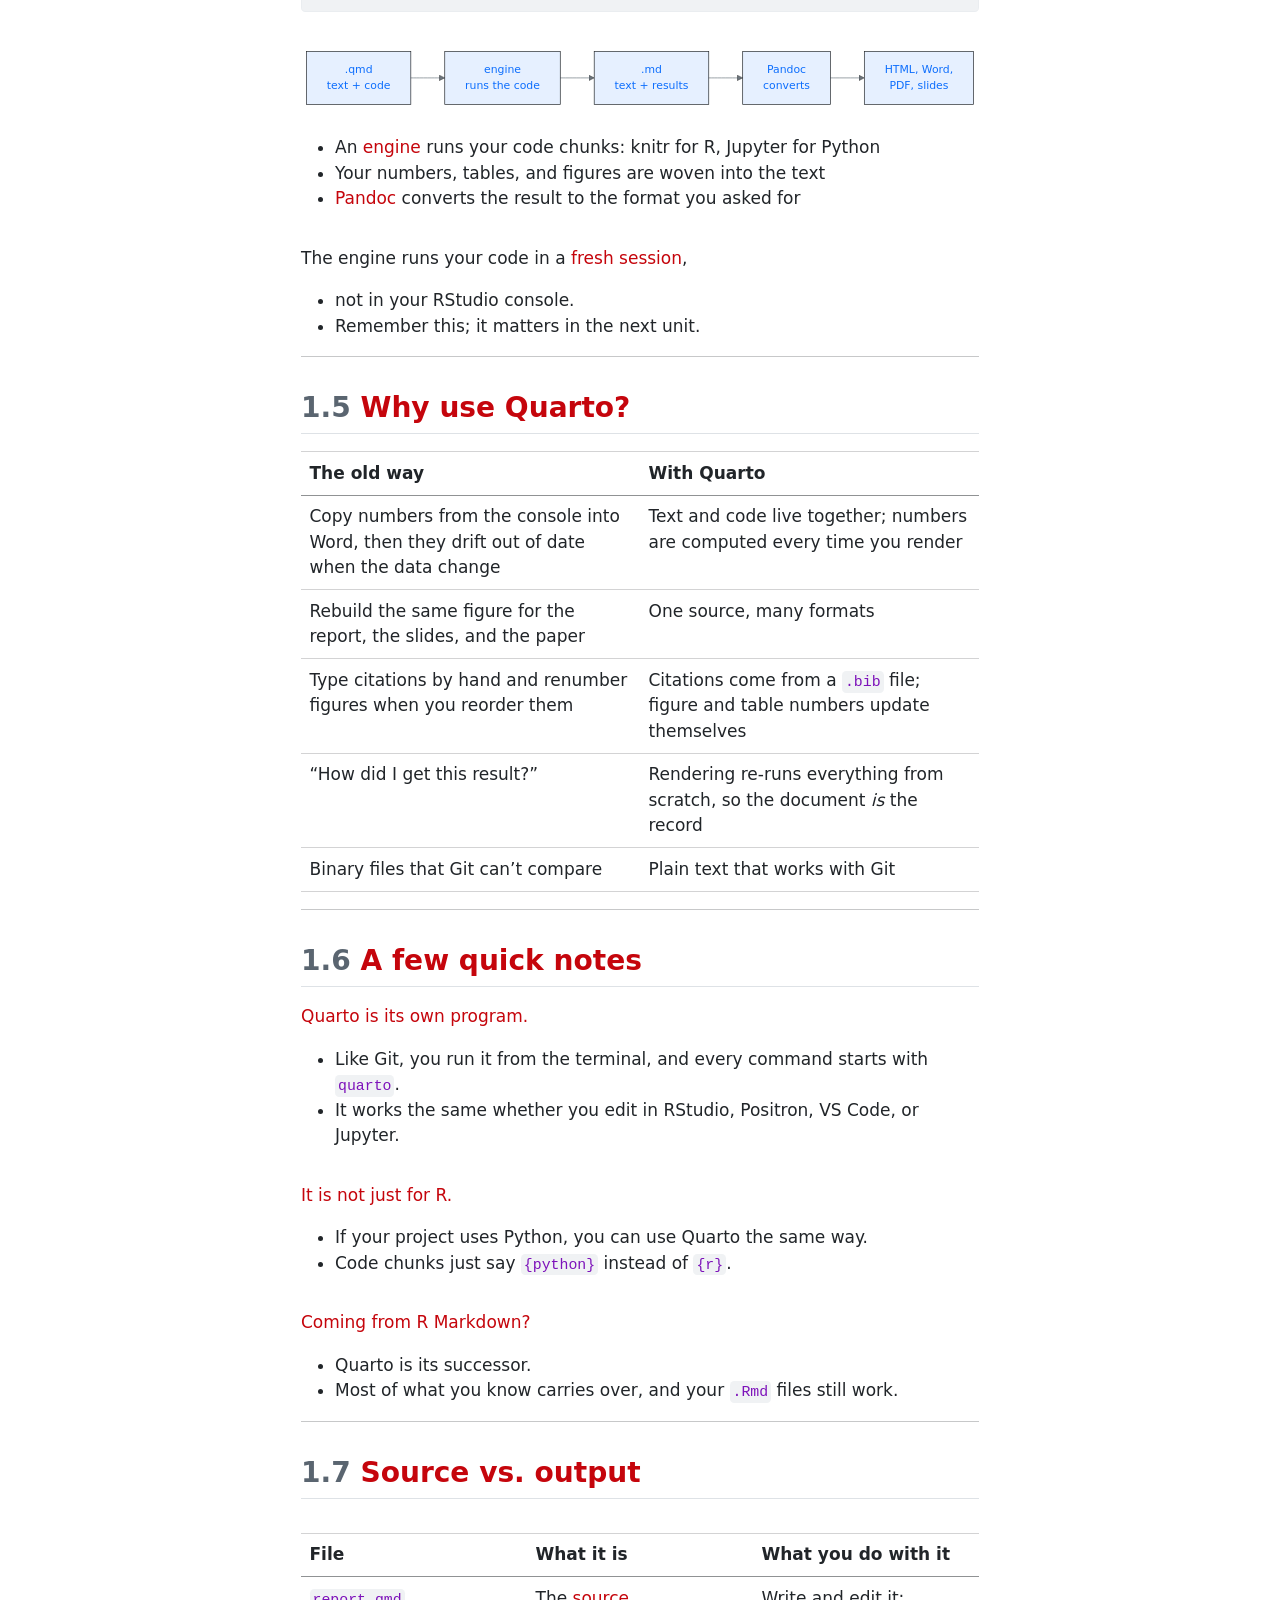
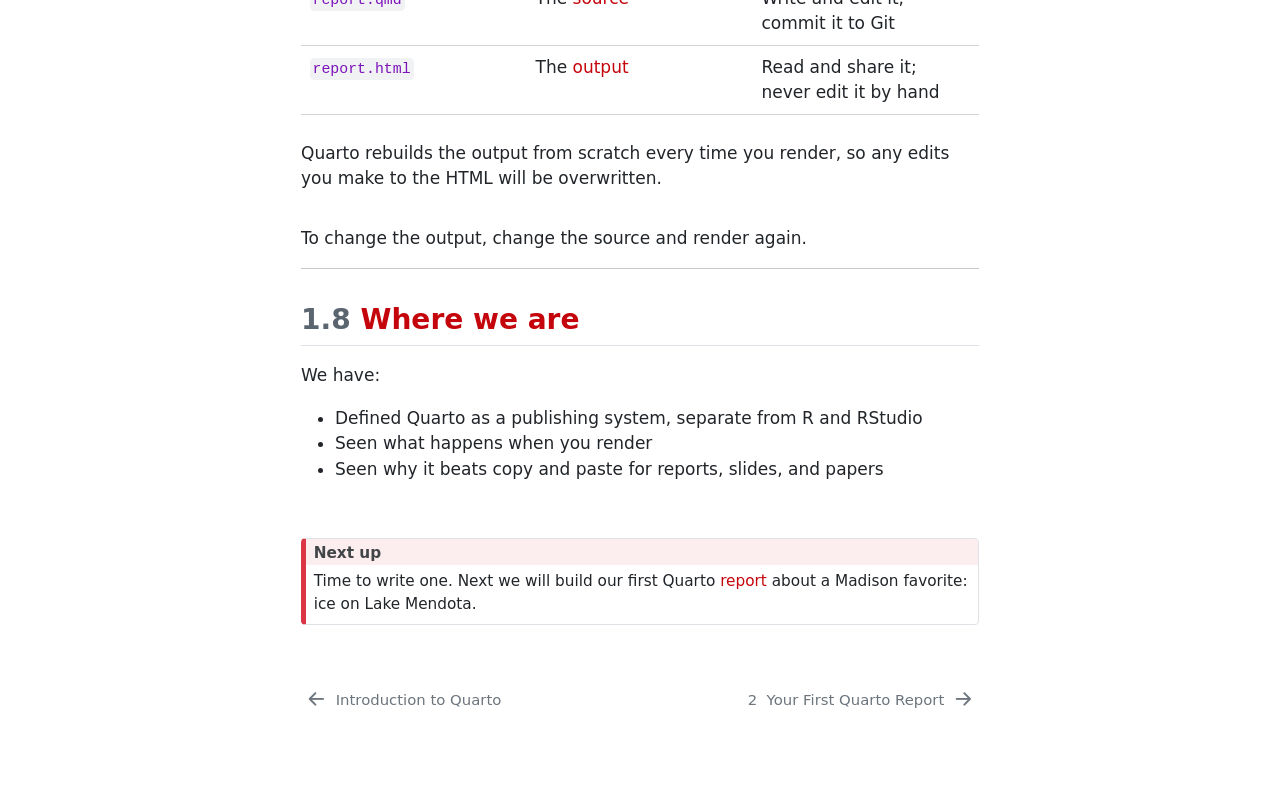
==== commit 6b7ddf4f: "Built site for gh-pages" ====
--- a/01_intro.html
+++ b/01_intro.html
@@ -214,8 +214,50 @@
       <ul id="quarto-sidebar-section-2" aria-labelledby="quarto-sidebar-section-2-label" class="collapse list-unstyled sidebar-section depth1 show">  
           <li class="sidebar-item">
   <div class="sidebar-item-container"> 
+  <a href="./markdown.html" class="sidebar-item-text sidebar-link">
+ <span class="menu-text"><span class="chapter-number">6</span>&nbsp; <span class="chapter-title">Advanced Markdown</span></span></a>
+  </div>
+</li>
+          <li class="sidebar-item">
+  <div class="sidebar-item-container"> 
+  <a href="./chunk_options.html" class="sidebar-item-text sidebar-link">
+ <span class="menu-text"><span class="chapter-number">7</span>&nbsp; <span class="chapter-title">Chunk Options and Figures</span></span></a>
+  </div>
+</li>
+          <li class="sidebar-item">
+  <div class="sidebar-item-container"> 
+  <a href="./tables.html" class="sidebar-item-text sidebar-link">
+ <span class="menu-text"><span class="chapter-number">8</span>&nbsp; <span class="chapter-title">Tables</span></span></a>
+  </div>
+</li>
+          <li class="sidebar-item">
+  <div class="sidebar-item-container"> 
+  <a href="./slide_formatting.html" class="sidebar-item-text sidebar-link">
+ <span class="menu-text"><span class="chapter-number">9</span>&nbsp; <span class="chapter-title">Advanced Slide Formatting</span></span></a>
+  </div>
+</li>
+          <li class="sidebar-item">
+  <div class="sidebar-item-container"> 
+  <a href="./yaml.html" class="sidebar-item-text sidebar-link">
+ <span class="menu-text"><span class="chapter-number">10</span>&nbsp; <span class="chapter-title">YAML in Depth</span></span></a>
+  </div>
+</li>
+          <li class="sidebar-item">
+  <div class="sidebar-item-container"> 
+  <a href="./projects_paths.html" class="sidebar-item-text sidebar-link">
+ <span class="menu-text"><span class="chapter-number">11</span>&nbsp; <span class="chapter-title">Quarto Projects and Paths</span></span></a>
+  </div>
+</li>
+          <li class="sidebar-item">
+  <div class="sidebar-item-container"> 
+  <a href="./reuse_code.html" class="sidebar-item-text sidebar-link">
+ <span class="menu-text"><span class="chapter-number">12</span>&nbsp; <span class="chapter-title">Reusing Code Across Products</span></span></a>
+  </div>
+</li>
+          <li class="sidebar-item">
+  <div class="sidebar-item-container"> 
   <a href="./git_quarto.html" class="sidebar-item-text sidebar-link">
- <span class="menu-text"><span class="chapter-number">6</span>&nbsp; <span class="chapter-title">Git with Quarto Projects</span></span></a>
+ <span class="menu-text"><span class="chapter-number">13</span>&nbsp; <span class="chapter-title">Git with Quarto Projects</span></span></a>
   </div>
 </li>
       </ul>
--- a/book.css
+++ b/book.css
@@ -17,3 +17,11 @@
   background-color: honeydew;
   border-radius: 4px;
 }
+
+/* Rendered result of a markdown example (Advanced Markdown unit) */
+.rendered {
+  background-color: honeydew;
+  border-radius: 4px;
+  padding: 0.75em 1em 0.1em 1em;
+  margin-bottom: 1em;
+}
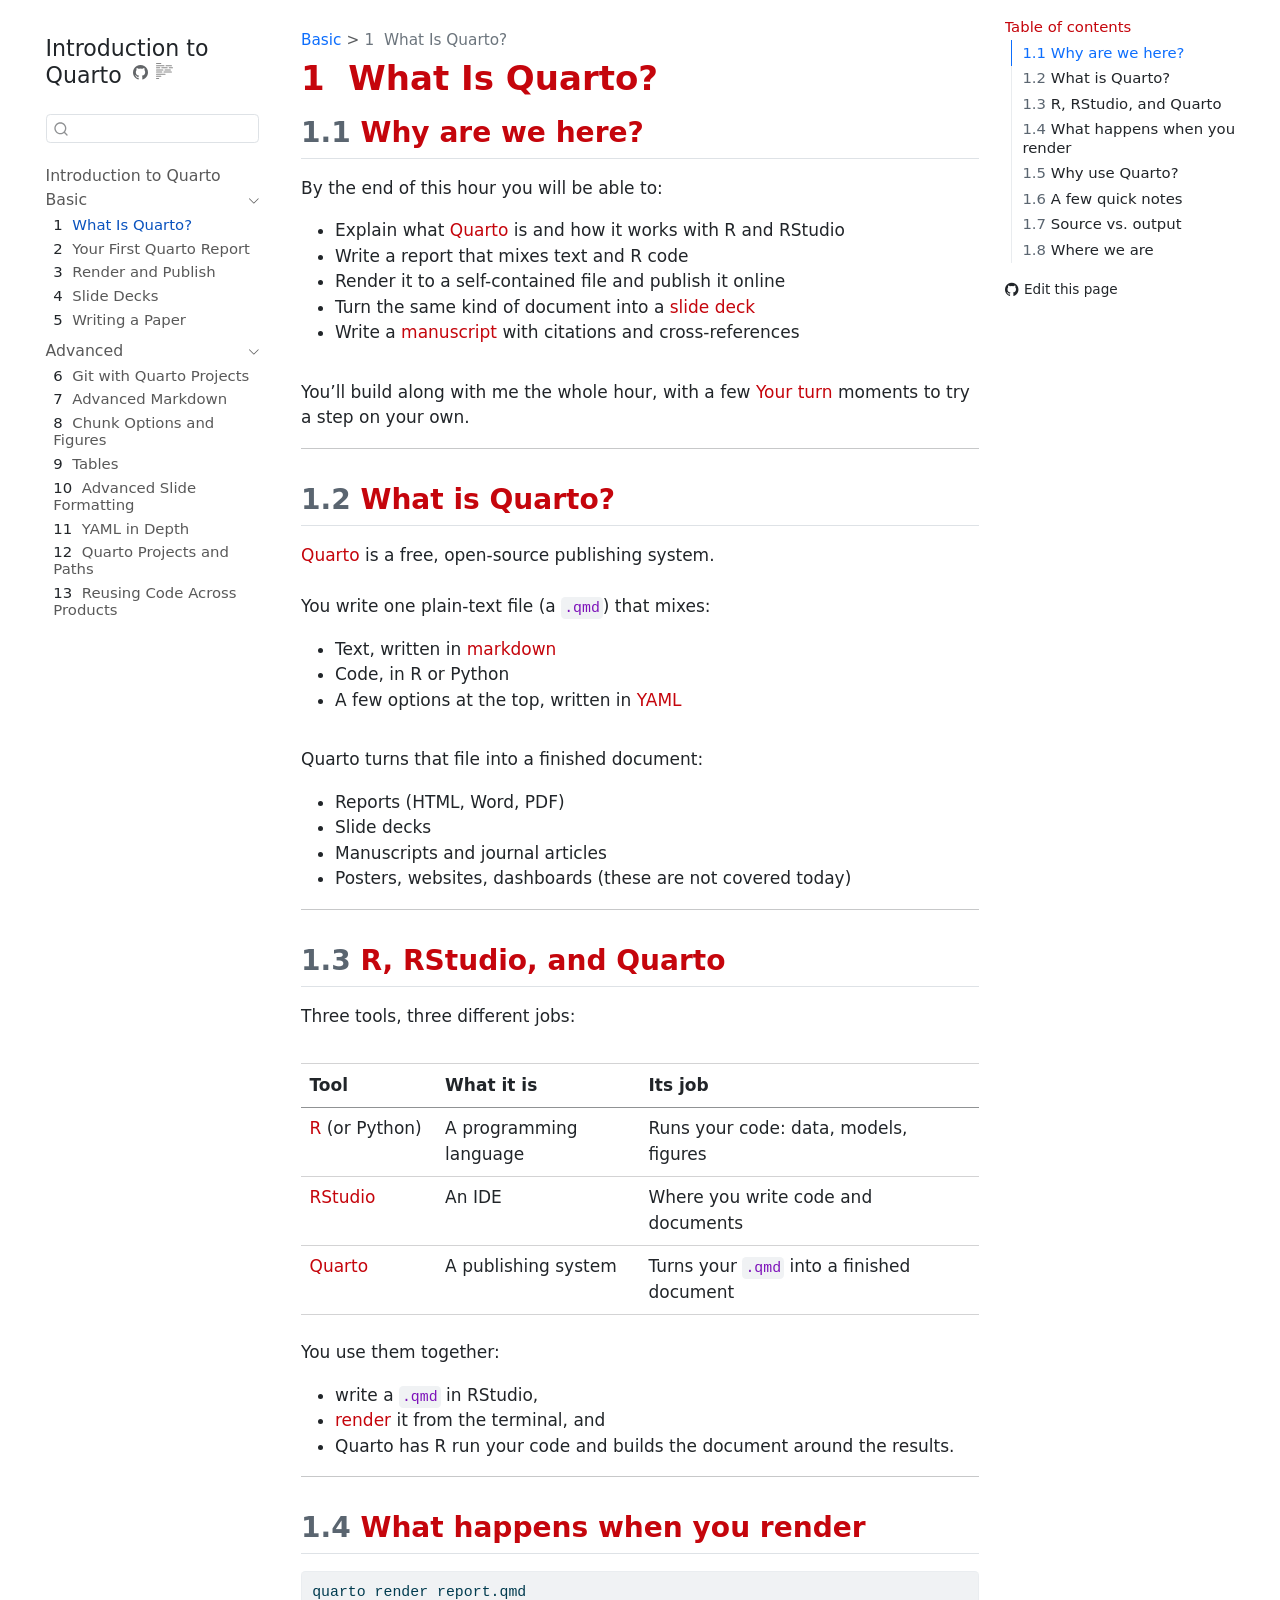
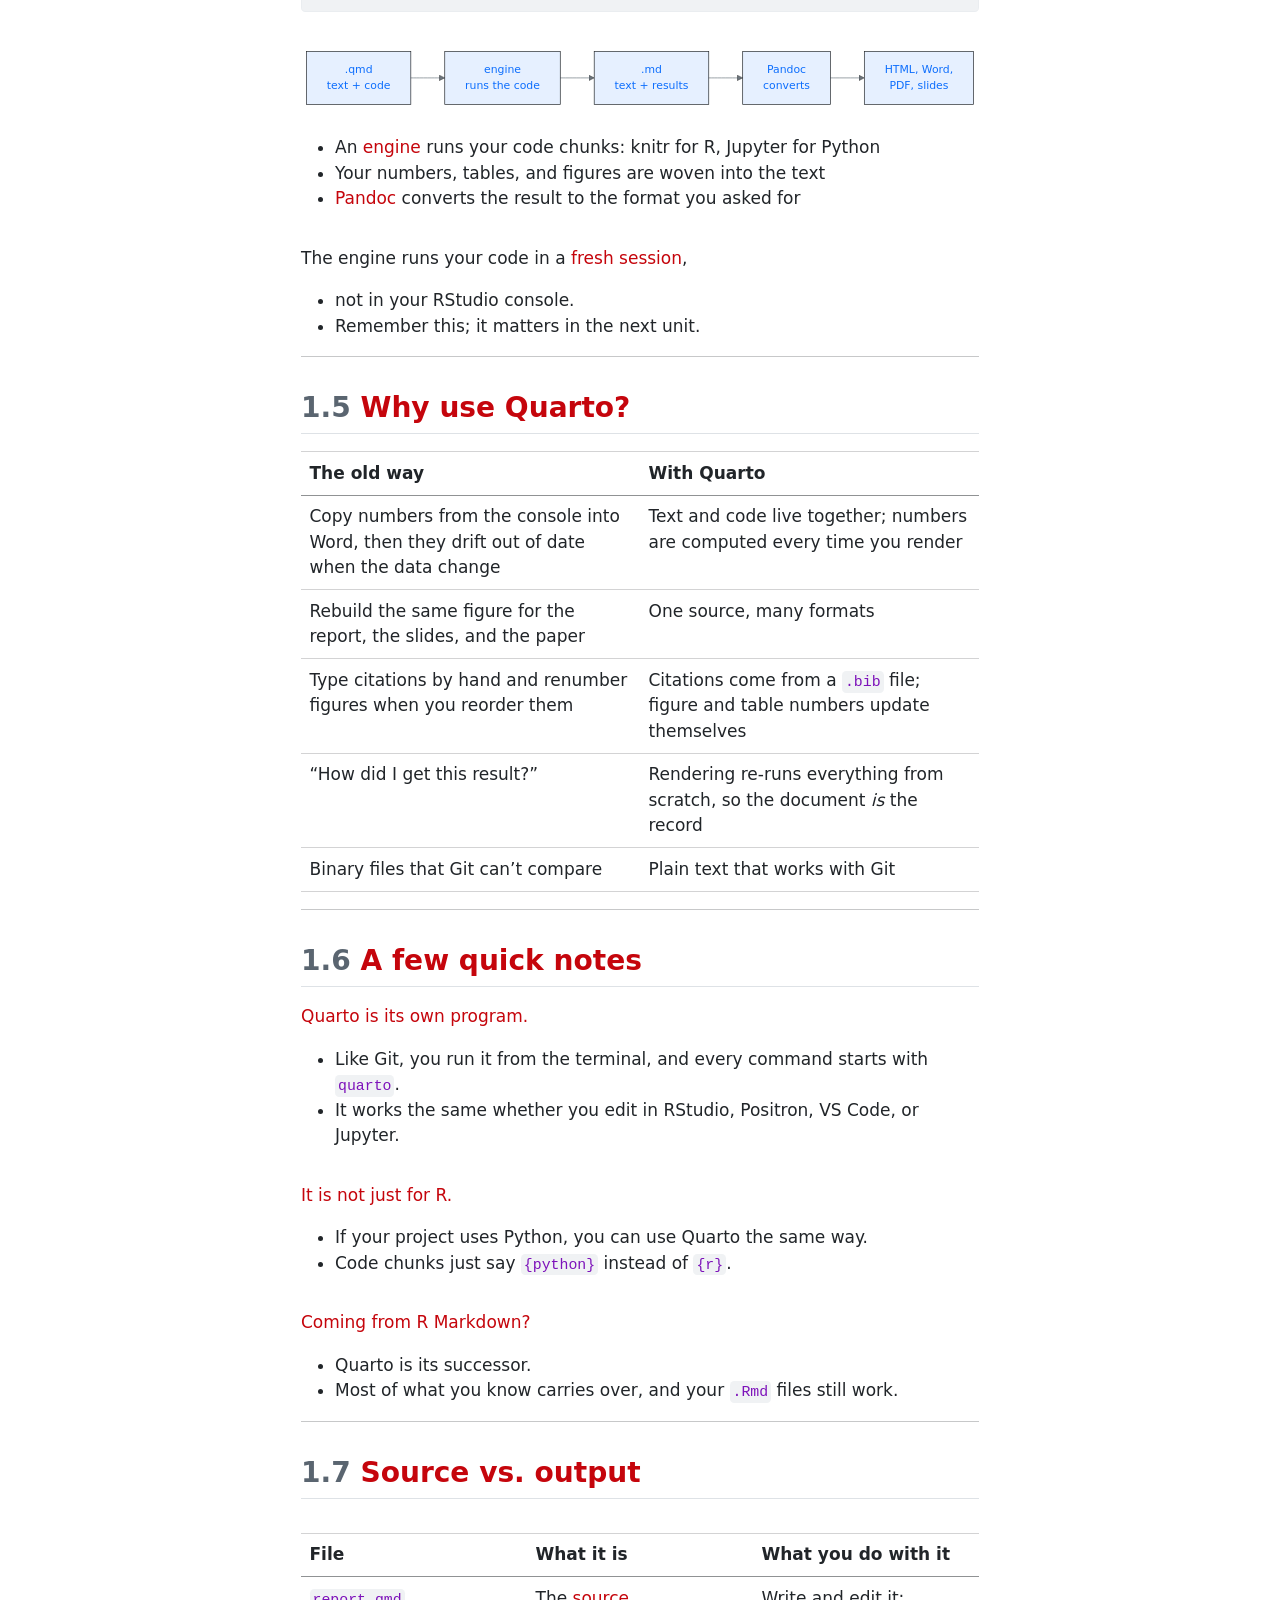
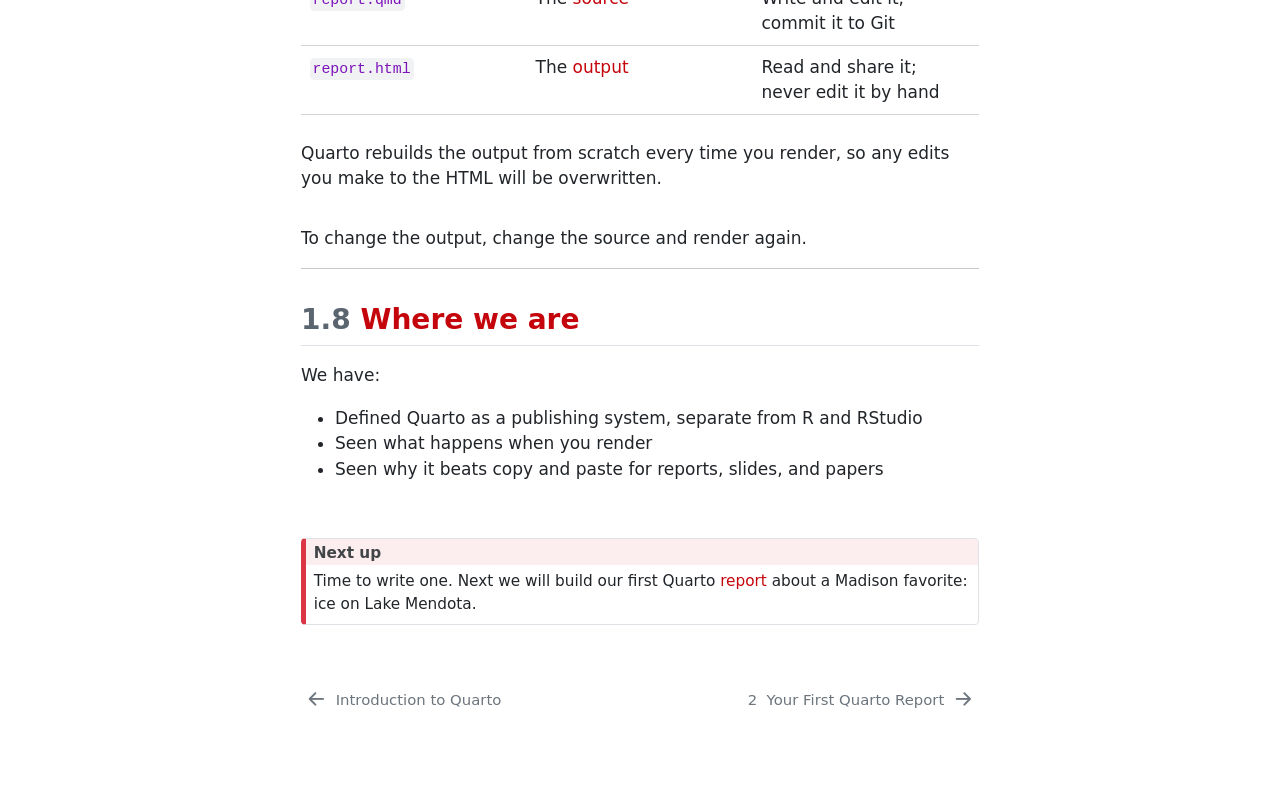
==== commit c23ba78f: "Built site for gh-pages" ====
--- a/01_intro.html
+++ b/01_intro.html
@@ -214,50 +214,50 @@
       <ul id="quarto-sidebar-section-2" aria-labelledby="quarto-sidebar-section-2-label" class="collapse list-unstyled sidebar-section depth1 show">  
           <li class="sidebar-item">
   <div class="sidebar-item-container"> 
+  <a href="./git_quarto.html" class="sidebar-item-text sidebar-link">
+ <span class="menu-text"><span class="chapter-number">6</span>&nbsp; <span class="chapter-title">Git with Quarto Projects</span></span></a>
+  </div>
+</li>
+          <li class="sidebar-item">
+  <div class="sidebar-item-container"> 
   <a href="./markdown.html" class="sidebar-item-text sidebar-link">
- <span class="menu-text"><span class="chapter-number">6</span>&nbsp; <span class="chapter-title">Advanced Markdown</span></span></a>
+ <span class="menu-text"><span class="chapter-number">7</span>&nbsp; <span class="chapter-title">Advanced Markdown</span></span></a>
   </div>
 </li>
           <li class="sidebar-item">
   <div class="sidebar-item-container"> 
   <a href="./chunk_options.html" class="sidebar-item-text sidebar-link">
- <span class="menu-text"><span class="chapter-number">7</span>&nbsp; <span class="chapter-title">Chunk Options and Figures</span></span></a>
+ <span class="menu-text"><span class="chapter-number">8</span>&nbsp; <span class="chapter-title">Chunk Options and Figures</span></span></a>
   </div>
 </li>
           <li class="sidebar-item">
   <div class="sidebar-item-container"> 
   <a href="./tables.html" class="sidebar-item-text sidebar-link">
- <span class="menu-text"><span class="chapter-number">8</span>&nbsp; <span class="chapter-title">Tables</span></span></a>
+ <span class="menu-text"><span class="chapter-number">9</span>&nbsp; <span class="chapter-title">Tables</span></span></a>
   </div>
 </li>
           <li class="sidebar-item">
   <div class="sidebar-item-container"> 
   <a href="./slide_formatting.html" class="sidebar-item-text sidebar-link">
- <span class="menu-text"><span class="chapter-number">9</span>&nbsp; <span class="chapter-title">Advanced Slide Formatting</span></span></a>
+ <span class="menu-text"><span class="chapter-number">10</span>&nbsp; <span class="chapter-title">Advanced Slide Formatting</span></span></a>
   </div>
 </li>
           <li class="sidebar-item">
   <div class="sidebar-item-container"> 
   <a href="./yaml.html" class="sidebar-item-text sidebar-link">
- <span class="menu-text"><span class="chapter-number">10</span>&nbsp; <span class="chapter-title">YAML in Depth</span></span></a>
+ <span class="menu-text"><span class="chapter-number">11</span>&nbsp; <span class="chapter-title">YAML in Depth</span></span></a>
   </div>
 </li>
           <li class="sidebar-item">
   <div class="sidebar-item-container"> 
   <a href="./projects_paths.html" class="sidebar-item-text sidebar-link">
- <span class="menu-text"><span class="chapter-number">11</span>&nbsp; <span class="chapter-title">Quarto Projects and Paths</span></span></a>
+ <span class="menu-text"><span class="chapter-number">12</span>&nbsp; <span class="chapter-title">Quarto Projects and Paths</span></span></a>
   </div>
 </li>
           <li class="sidebar-item">
   <div class="sidebar-item-container"> 
   <a href="./reuse_code.html" class="sidebar-item-text sidebar-link">
- <span class="menu-text"><span class="chapter-number">12</span>&nbsp; <span class="chapter-title">Reusing Code Across Products</span></span></a>
-  </div>
-</li>
-          <li class="sidebar-item">
-  <div class="sidebar-item-container"> 
-  <a href="./git_quarto.html" class="sidebar-item-text sidebar-link">
- <span class="menu-text"><span class="chapter-number">13</span>&nbsp; <span class="chapter-title">Git with Quarto Projects</span></span></a>
+ <span class="menu-text"><span class="chapter-number">13</span>&nbsp; <span class="chapter-title">Reusing Code Across Products</span></span></a>
   </div>
 </li>
       </ul>
